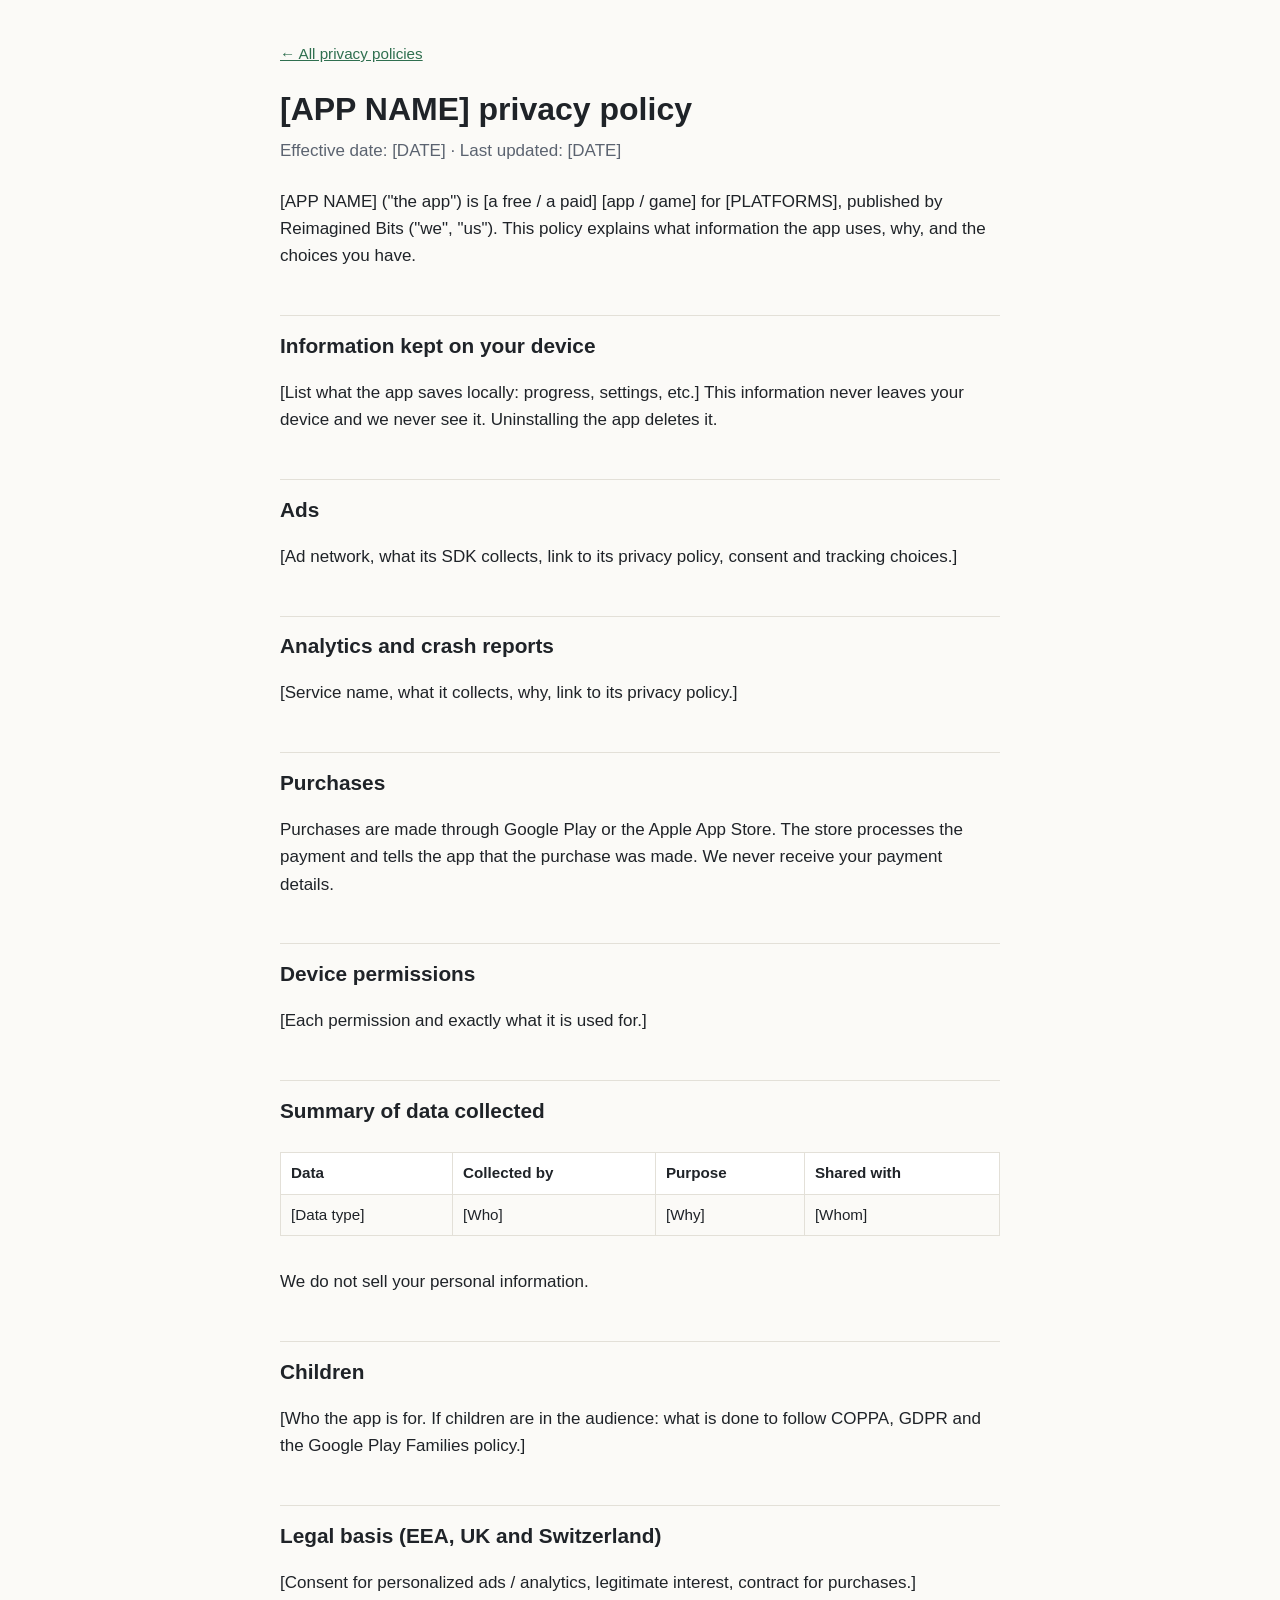
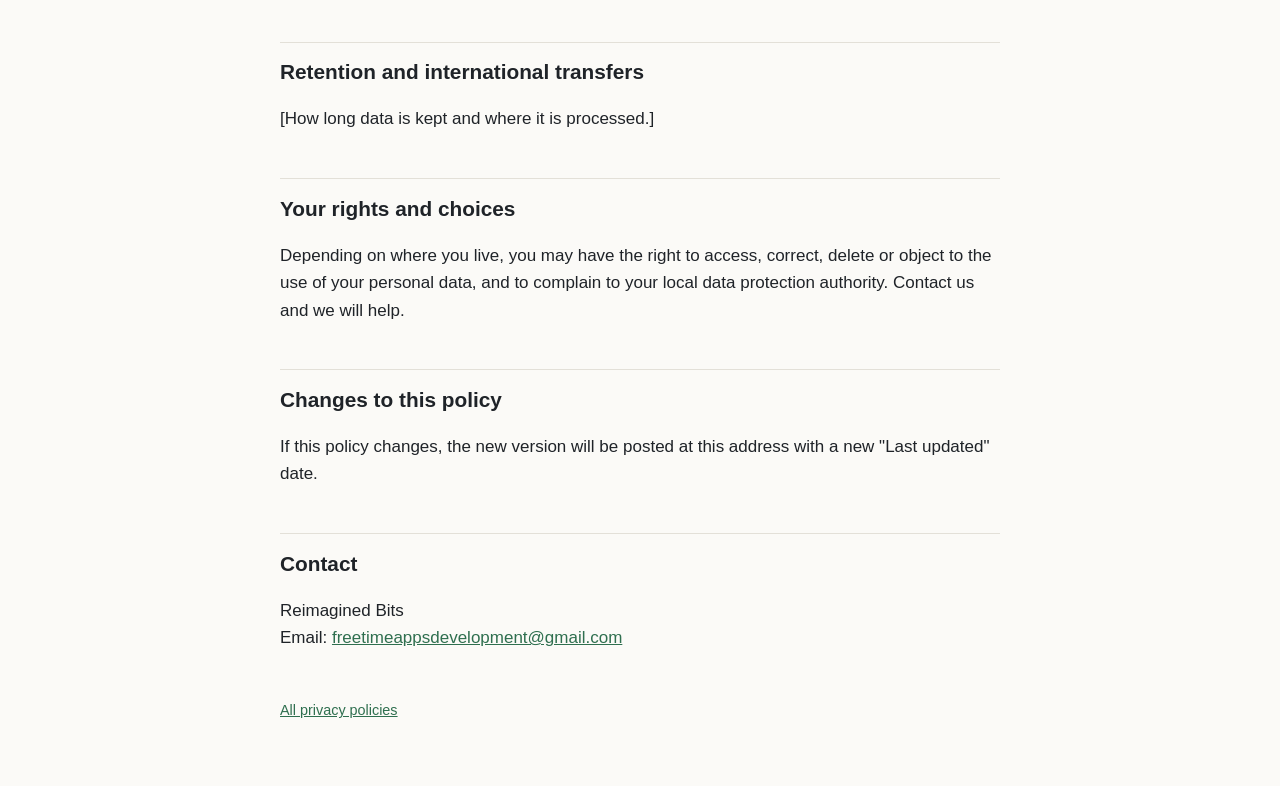
==== _template/index.html @ 37154401 "Add privacy policy site with Whack It World policy Index page listing all apps, a full policy page f" ====
<!doctype html>
<!--
  Template for a new app's privacy policy.
  1. Copy this folder to /<app-slug>/ (for example /my-new-game/).
  2. Replace every [BRACKETED] value and delete sections the app does not need.
  3. Add the app to the list in /index.html.
  4. Remove the "noindex" line below in the copy.
-->
<html lang="en">
<head>
  <meta charset="utf-8">
  <meta name="viewport" content="width=device-width, initial-scale=1">
  <meta name="robots" content="noindex">
  <title>[APP NAME] privacy policy</title>
  <meta name="description" content="How [APP NAME] handles your data.">
  <link rel="stylesheet" href="../assets/style.css">
</head>
<body>
<main>
  <a class="back" href="../">&larr; All privacy policies</a>
  <h1>[APP NAME] privacy policy</h1>
  <p class="meta">Effective date: [DATE] · Last updated: [DATE]</p>

  <p>[APP NAME] ("the app") is [a free / a paid] [app / game] for [PLATFORMS], published by Reimagined Bits ("we", "us"). This policy explains what information the app uses, why, and the choices you have.</p>

  <h2>Information kept on your device</h2>
  <p>[List what the app saves locally: progress, settings, etc.] This information never leaves your device and we never see it. Uninstalling the app deletes it.</p>

  <!-- Keep only if the app shows ads. -->
  <h2>Ads</h2>
  <p>[Ad network, what its SDK collects, link to its privacy policy, consent and tracking choices.]</p>

  <!-- Keep only if the app has analytics or crash reporting. -->
  <h2>Analytics and crash reports</h2>
  <p>[Service name, what it collects, why, link to its privacy policy.]</p>

  <!-- Keep only if the app has in-app purchases. -->
  <h2>Purchases</h2>
  <p>Purchases are made through Google Play or the Apple App Store. The store processes the payment and tells the app that the purchase was made. We never receive your payment details.</p>

  <!-- Keep only if the app asks for device permissions (camera, location, microphone...). -->
  <h2>Device permissions</h2>
  <p>[Each permission and exactly what it is used for.]</p>

  <h2>Summary of data collected</h2>
  <div class="table-wrap">
  <table>
    <thead>
      <tr><th>Data</th><th>Collected by</th><th>Purpose</th><th>Shared with</th></tr>
    </thead>
    <tbody>
      <tr><td>[Data type]</td><td>[Who]</td><td>[Why]</td><td>[Whom]</td></tr>
    </tbody>
  </table>
  </div>
  <p>We do not sell your personal information.</p>

  <h2>Children</h2>
  <p>[Who the app is for. If children are in the audience: what is done to follow COPPA, GDPR and the Google Play Families policy.]</p>

  <h2>Legal basis (EEA, UK and Switzerland)</h2>
  <p>[Consent for personalized ads / analytics, legitimate interest, contract for purchases.]</p>

  <h2>Retention and international transfers</h2>
  <p>[How long data is kept and where it is processed.]</p>

  <h2>Your rights and choices</h2>
  <p>Depending on where you live, you may have the right to access, correct, delete or object to the use of your personal data, and to complain to your local data protection authority. Contact us and we will help.</p>

  <h2>Changes to this policy</h2>
  <p>If this policy changes, the new version will be posted at this address with a new "Last updated" date.</p>

  <h2>Contact</h2>
  <p>Reimagined Bits<br>
  Email: <a href="mailto:freetimeappsdevelopment@gmail.com">freetimeappsdevelopment@gmail.com</a></p>

  <footer><a href="../">All privacy policies</a></footer>
</main>
</body>
</html>
---- assets/style.css ----
:root {
  --bg: #fbfaf7;
  --text: #1f2328;
  --muted: #5b6370;
  --accent: #2f6f4f;
  --border: #e3e0d8;
  --card: #ffffff;
}
@media (prefers-color-scheme: dark) {
  :root {
    --bg: #15171a;
    --text: #e8e6e1;
    --muted: #a3a8b0;
    --accent: #7fc8a0;
    --border: #2c3036;
    --card: #1c1f23;
  }
}
* { box-sizing: border-box; }
body {
  margin: 0;
  background: var(--bg);
  color: var(--text);
  font: 17px/1.6 -apple-system, BlinkMacSystemFont, "Segoe UI", Roboto, Helvetica, Arial, sans-serif;
}
main { max-width: 760px; margin: 0 auto; padding: 40px 20px 64px; }
h1 { font-size: 2rem; line-height: 1.2; margin: 0 0 8px; }
h2 { font-size: 1.3rem; margin: 2.2em 0 0.5em; padding-top: 0.6em; border-top: 1px solid var(--border); }
h3 { font-size: 1.05rem; margin: 1.5em 0 0.3em; }
a { color: var(--accent); }
.meta { color: var(--muted); margin: 0 0 24px; }
.back { display: inline-block; margin-bottom: 24px; font-size: 0.95rem; }
table { width: 100%; border-collapse: collapse; margin: 1em 0; font-size: 0.95rem; }
th, td { text-align: left; vertical-align: top; padding: 8px 10px; border: 1px solid var(--border); }
th { background: var(--card); }
.table-wrap { overflow-x: auto; }
.apps { list-style: none; padding: 0; margin: 24px 0; }
.apps li { background: var(--card); border: 1px solid var(--border); border-radius: 10px; padding: 16px 18px; margin-bottom: 12px; }
.apps a { font-weight: 600; font-size: 1.1rem; }
.apps p { margin: 4px 0 0; color: var(--muted); }
footer { margin-top: 48px; color: var(--muted); font-size: 0.9rem; }
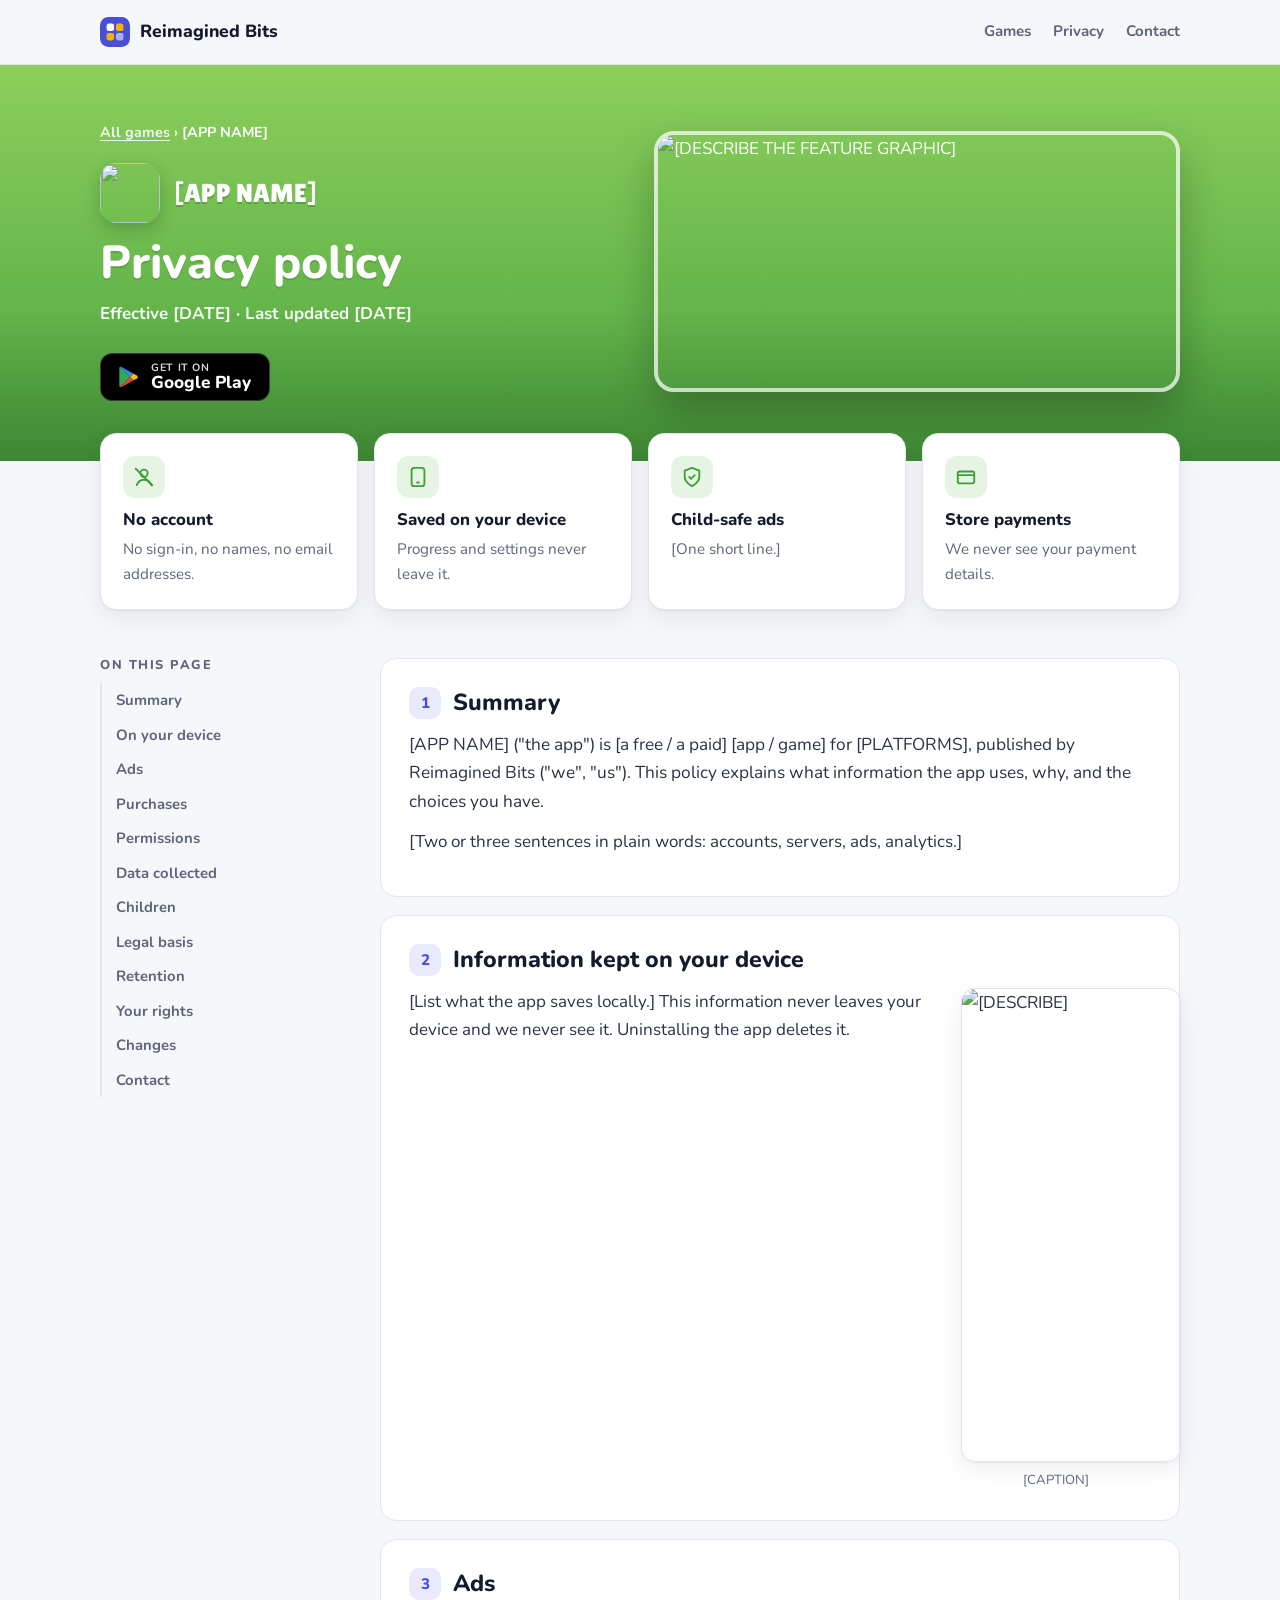
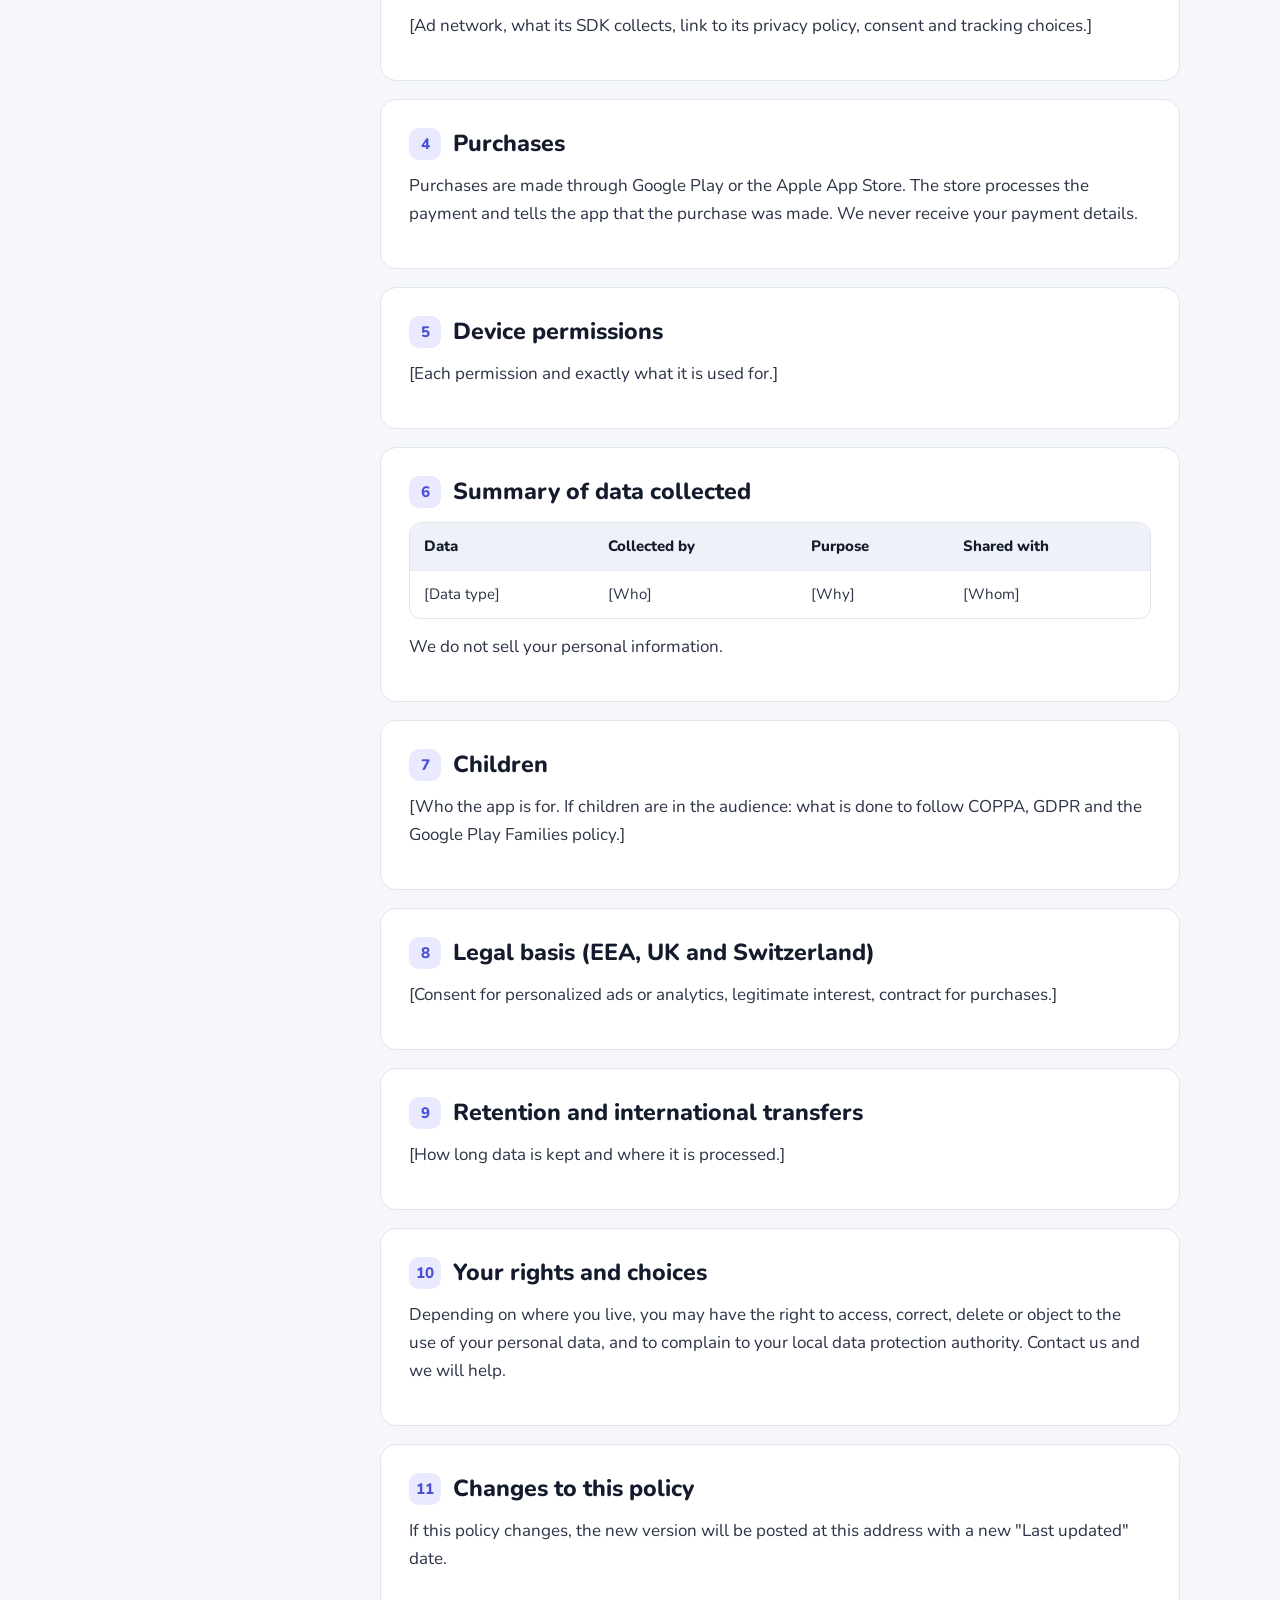
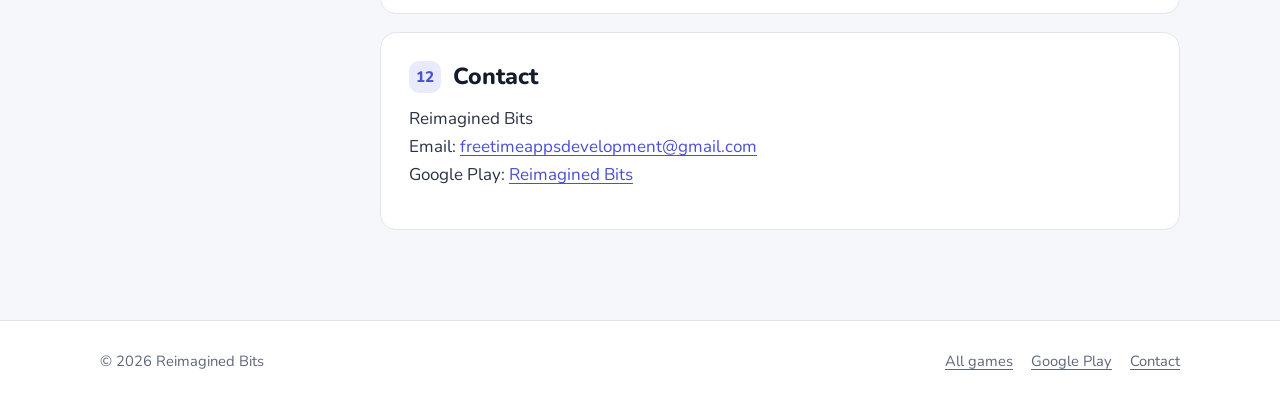
==== commit 99eece85: "Redesign the index and Whack It World policy pages Index: Reimagined Bits header and hero, a Whack I" ====
--- a/_template/index.html
+++ b/_template/index.html
@@ -1,80 +1,197 @@
 <!doctype html>
 <!--
   Template for a new app's privacy policy.
-  1. Copy this folder to /<app-slug>/ (for example /my-new-game/).
-  2. Replace every [BRACKETED] value and delete sections the app does not need.
-  3. Add the app to the list in /index.html.
-  4. Remove the "noindex" line below in the copy.
+  1. Copy this folder to /<app-slug>/ (for example /my-new-game/) and add img/icon.png,
+     img/icon-64.png, img/feature.jpg (1024x500) and a few img/shot-*.jpg (540px wide).
+  2. Replace every [BRACKETED] value, edit the "at a glance" tiles, and delete sections the app does not need.
+  3. Remove the "noindex" line below in the copy.
+  4. Add a game card for the app to /index.html.
 -->
 <html lang="en">
 <head>
   <meta charset="utf-8">
+  <meta name="robots" content="noindex">
   <meta name="viewport" content="width=device-width, initial-scale=1">
-  <meta name="robots" content="noindex">
-  <title>[APP NAME] privacy policy</title>
+  <title>[APP NAME] privacy policy · Reimagined Bits</title>
   <meta name="description" content="How [APP NAME] handles your data.">
+  <meta property="og:title" content="[APP NAME] privacy policy">
+  <meta property="og:image" content="img/feature.jpg">
+  <link rel="icon" href="img/icon-64.png">
+  <link rel="preload" href="../assets/fonts/nunito-400.woff2" as="font" type="font/woff2" crossorigin>
   <link rel="stylesheet" href="../assets/style.css">
 </head>
 <body>
+<a class="skip" href="#policy">Skip to the policy</a>
+
+<header class="site-header">
+  <div class="wrap">
+    <a class="brand" href="../" aria-label="Reimagined Bits home">
+      <svg viewBox="0 0 32 32" aria-hidden="true"><rect width="32" height="32" rx="9" fill="#4a4fd8"/><rect x="7" y="7" width="8" height="8" rx="2.5" fill="#fff"/><rect x="17" y="7" width="8" height="8" rx="2.5" fill="#f5b301"/><rect x="7" y="17" width="8" height="8" rx="2.5" fill="#f5b301"/><rect x="17" y="17" width="8" height="8" rx="2.5" fill="#fff" opacity=".55"/></svg>
+      Reimagined Bits
+    </a>
+    <nav class="nav" aria-label="Main">
+      <a href="../#games">Games</a>
+      <a href="../#privacy">Privacy</a>
+      <a class="hide-sm" href="#contact">Contact</a>
+    </nav>
+  </div>
+</header>
+
 <main>
-  <a class="back" href="../">&larr; All privacy policies</a>
-  <h1>[APP NAME] privacy policy</h1>
-  <p class="meta">Effective date: [DATE] · Last updated: [DATE]</p>
+  <section class="policy-hero">
+    <div class="wrap">
+      <div>
+        <div class="crumbs"><a href="../">All games</a> &rsaquo; [APP NAME]</div>
+        <div class="app"><img src="img/icon.png" alt="" width="60" height="60"><span>[APP NAME]</span></div>
+        <h1>Privacy policy</h1>
+        <p class="dates">Effective [DATE] · Last updated [DATE]</p>
+        <div class="actions">
+          <a class="btn btn-play" href="https://play.google.com/store/apps/details?id=[ANDROID APPLICATION ID]" rel="noopener">
+            <svg viewBox="0 0 24 24" aria-hidden="true"><path d="M4.5 2.8 14 12l-9.5 9.2c-.3-.2-.5-.6-.5-1V3.8c0-.4.2-.8.5-1Z" fill="#34a853"/><path d="m17.2 8.9-3.2 3.1L4.5 2.8l.2-.1c.4-.2.9-.2 1.3 0Z" fill="#4285f4"/><path d="m17.2 15.1-11.2 6.2c-.4.2-.9.2-1.3 0l-.2-.1L14 12Z" fill="#ea4335"/><path d="M20.3 10.6c.9.5.9 2.3 0 2.8l-3.1 1.7L14 12l3.2-3.1Z" fill="#fbbc04"/></svg>
+            <div><small>Get it on</small><span>Google Play</span></div>
+          </a>
+        </div>
+      </div>
+      <div class="art"><img src="img/feature.jpg" alt="[DESCRIBE THE FEATURE GRAPHIC]" width="1024" height="500"></div>
+    </div>
+  </section>
 
-  <p>[APP NAME] ("the app") is [a free / a paid] [app / game] for [PLATFORMS], published by Reimagined Bits ("we", "us"). This policy explains what information the app uses, why, and the choices you have.</p>
+  <section class="glance" aria-label="At a glance">
+    <div class="wrap">
+      <div class="grid">
+        <div class="tile">
+          <div class="ico"><svg viewBox="0 0 24 24" fill="none" stroke="currentColor" stroke-width="2" stroke-linecap="round" stroke-linejoin="round" aria-hidden="true"><circle cx="12" cy="8" r="4"/><path d="M4 21c1.5-4 4.5-6 8-6s6.5 2 8 6"/><path d="M3 3l18 18"/></svg></div>
+          <h3>No account</h3>
+          <p>No sign-in, no names, no email addresses.</p>
+        </div>
+        <div class="tile">
+          <div class="ico"><svg viewBox="0 0 24 24" fill="none" stroke="currentColor" stroke-width="2" stroke-linecap="round" stroke-linejoin="round" aria-hidden="true"><rect x="5" y="2" width="14" height="20" rx="3"/><path d="M11 18h2"/></svg></div>
+          <h3>Saved on your device</h3>
+          <p>Progress and settings never leave it.</p>
+        </div>
+        <div class="tile">
+          <div class="ico"><svg viewBox="0 0 24 24" fill="none" stroke="currentColor" stroke-width="2" stroke-linecap="round" stroke-linejoin="round" aria-hidden="true"><path d="M12 22s8-4 8-10V5l-8-3-8 3v7c0 6 8 10 8 10Z"/><path d="m9 12 2 2 4-4"/></svg></div>
+          <h3>Child-safe ads</h3>
+          <p>[One short line.]</p>
+        </div>
+        <div class="tile">
+          <div class="ico"><svg viewBox="0 0 24 24" fill="none" stroke="currentColor" stroke-width="2" stroke-linecap="round" stroke-linejoin="round" aria-hidden="true"><rect x="3" y="6" width="18" height="13" rx="2"/><path d="M3 10h18"/></svg></div>
+          <h3>Store payments</h3>
+          <p>We never see your payment details.</p>
+        </div>
+      </div>
+    </div>
+  </section>
 
-  <h2>Information kept on your device</h2>
-  <p>[List what the app saves locally: progress, settings, etc.] This information never leaves your device and we never see it. Uninstalling the app deletes it.</p>
+  <div class="wrap policy-layout">
+    <nav class="toc" aria-label="On this page">
+      <h2>On this page</h2>
+      <ol>
+        <li><a href="#summary">Summary</a></li>
+        <li><a href="#device">On your device</a></li>
+        <li><a href="#ads">Ads</a></li>
+        <li><a href="#purchases">Purchases</a></li>
+        <li><a href="#permissions">Permissions</a></li>
+        <li><a href="#data">Data collected</a></li>
+        <li><a href="#children">Children</a></li>
+        <li><a href="#legal">Legal basis</a></li>
+        <li><a href="#retention">Retention</a></li>
+        <li><a href="#rights">Your rights</a></li>
+        <li><a href="#changes">Changes</a></li>
+        <li><a href="#contact">Contact</a></li>
+      </ol>
+    </nav>
 
-  <!-- Keep only if the app shows ads. -->
-  <h2>Ads</h2>
-  <p>[Ad network, what its SDK collects, link to its privacy policy, consent and tracking choices.]</p>
+    <article class="policy" id="policy">
+      <section id="summary">
+        <h2><span class="n">1</span>Summary</h2>
+        <p class="lead">[APP NAME] ("the app") is [a free / a paid] [app / game] for [PLATFORMS], published by Reimagined Bits ("we", "us"). This policy explains what information the app uses, why, and the choices you have.</p>
+        <p>[Two or three sentences in plain words: accounts, servers, ads, analytics.]</p>
+      </section>
 
-  <!-- Keep only if the app has analytics or crash reporting. -->
-  <h2>Analytics and crash reports</h2>
-  <p>[Service name, what it collects, why, link to its privacy policy.]</p>
+      <section id="device">
+        <h2><span class="n">2</span>Information kept on your device</h2>
+        <div class="with-figure">
+          <div>
+            <p>[List what the app saves locally.] This information never leaves your device and we never see it. Uninstalling the app deletes it.</p>
+          </div>
+          <figure><img src="img/shot-[NAME].jpg" alt="[DESCRIBE]" width="540" height="1169" loading="lazy"><figcaption>[CAPTION]</figcaption></figure>
+        </div>
+      </section>
 
-  <!-- Keep only if the app has in-app purchases. -->
-  <h2>Purchases</h2>
-  <p>Purchases are made through Google Play or the Apple App Store. The store processes the payment and tells the app that the purchase was made. We never receive your payment details.</p>
+      <!-- Keep only if the app shows ads. -->
+      <section id="ads">
+        <h2><span class="n">3</span>Ads</h2>
+        <p>[Ad network, what its SDK collects, link to its privacy policy, consent and tracking choices.]</p>
+      </section>
 
-  <!-- Keep only if the app asks for device permissions (camera, location, microphone...). -->
-  <h2>Device permissions</h2>
-  <p>[Each permission and exactly what it is used for.]</p>
+      <!-- Keep only if the app has in-app purchases. -->
+      <section id="purchases">
+        <h2><span class="n">4</span>Purchases</h2>
+        <p>Purchases are made through Google Play or the Apple App Store. The store processes the payment and tells the app that the purchase was made. We never receive your payment details.</p>
+      </section>
 
-  <h2>Summary of data collected</h2>
-  <div class="table-wrap">
-  <table>
-    <thead>
-      <tr><th>Data</th><th>Collected by</th><th>Purpose</th><th>Shared with</th></tr>
-    </thead>
-    <tbody>
-      <tr><td>[Data type]</td><td>[Who]</td><td>[Why]</td><td>[Whom]</td></tr>
-    </tbody>
-  </table>
+      <!-- Keep only if the app asks for device permissions (camera, location, microphone...). -->
+      <section id="permissions">
+        <h2><span class="n">5</span>Device permissions</h2>
+        <p>[Each permission and exactly what it is used for.]</p>
+      </section>
+
+      <section id="data">
+        <h2><span class="n">6</span>Summary of data collected</h2>
+        <div class="table-wrap">
+        <table>
+          <thead><tr><th>Data</th><th>Collected by</th><th>Purpose</th><th>Shared with</th></tr></thead>
+          <tbody><tr><td>[Data type]</td><td>[Who]</td><td>[Why]</td><td>[Whom]</td></tr></tbody>
+        </table>
+        </div>
+        <p>We do not sell your personal information.</p>
+      </section>
+
+      <section id="children">
+        <h2><span class="n">7</span>Children</h2>
+        <p>[Who the app is for. If children are in the audience: what is done to follow COPPA, GDPR and the Google Play Families policy.]</p>
+      </section>
+
+      <section id="legal">
+        <h2><span class="n">8</span>Legal basis (EEA, UK and Switzerland)</h2>
+        <p>[Consent for personalized ads or analytics, legitimate interest, contract for purchases.]</p>
+      </section>
+
+      <section id="retention">
+        <h2><span class="n">9</span>Retention and international transfers</h2>
+        <p>[How long data is kept and where it is processed.]</p>
+      </section>
+
+      <section id="rights">
+        <h2><span class="n">10</span>Your rights and choices</h2>
+        <p>Depending on where you live, you may have the right to access, correct, delete or object to the use of your personal data, and to complain to your local data protection authority. Contact us and we will help.</p>
+      </section>
+
+      <section id="changes">
+        <h2><span class="n">11</span>Changes to this policy</h2>
+        <p>If this policy changes, the new version will be posted at this address with a new "Last updated" date.</p>
+      </section>
+
+      <section id="contact">
+        <h2><span class="n">12</span>Contact</h2>
+        <p>Reimagined Bits<br>
+        Email: <a href="mailto:freetimeappsdevelopment@gmail.com">freetimeappsdevelopment@gmail.com</a><br>
+        Google Play: <a href="https://play.google.com/store/apps/developer?id=Reimagined+Bits" rel="noopener">Reimagined Bits</a></p>
+      </section>
+    </article>
   </div>
-  <p>We do not sell your personal information.</p>
+</main>
 
-  <h2>Children</h2>
-  <p>[Who the app is for. If children are in the audience: what is done to follow COPPA, GDPR and the Google Play Families policy.]</p>
-
-  <h2>Legal basis (EEA, UK and Switzerland)</h2>
-  <p>[Consent for personalized ads / analytics, legitimate interest, contract for purchases.]</p>
-
-  <h2>Retention and international transfers</h2>
-  <p>[How long data is kept and where it is processed.]</p>
-
-  <h2>Your rights and choices</h2>
-  <p>Depending on where you live, you may have the right to access, correct, delete or object to the use of your personal data, and to complain to your local data protection authority. Contact us and we will help.</p>
-
-  <h2>Changes to this policy</h2>
-  <p>If this policy changes, the new version will be posted at this address with a new "Last updated" date.</p>
-
-  <h2>Contact</h2>
-  <p>Reimagined Bits<br>
-  Email: <a href="mailto:freetimeappsdevelopment@gmail.com">freetimeappsdevelopment@gmail.com</a></p>
-
-  <footer><a href="../">All privacy policies</a></footer>
-</main>
+<footer class="site-footer">
+  <div class="wrap">
+    <div>© 2026 Reimagined Bits</div>
+    <div class="links">
+      <a href="../">All games</a>
+      <a href="https://play.google.com/store/apps/developer?id=Reimagined+Bits" rel="noopener">Google Play</a>
+      <a href="mailto:freetimeappsdevelopment@gmail.com">Contact</a>
+    </div>
+  </div>
+</footer>
 </body>
 </html>
--- a/assets/style.css
+++ b/assets/style.css
@@ -1,41 +1,243 @@
+/* Reimagined Bits privacy pages. One stylesheet for the index and every app policy. */
+
+@font-face { font-family: "Nunito"; font-weight: 400; font-display: swap; src: url("fonts/nunito-400.woff2") format("woff2"); }
+@font-face { font-family: "Nunito"; font-weight: 700; font-display: swap; src: url("fonts/nunito-700.woff2") format("woff2"); }
+@font-face { font-family: "Nunito"; font-weight: 800; font-display: swap; src: url("fonts/nunito-800.woff2") format("woff2"); }
+@font-face { font-family: "Lilita One"; font-weight: 400; font-display: swap; src: url("fonts/lilita-one.woff2") format("woff2"); }
+
 :root {
-  --bg: #fbfaf7;
-  --text: #1f2328;
-  --muted: #5b6370;
-  --accent: #2f6f4f;
-  --border: #e3e0d8;
-  --card: #ffffff;
+  --bg: #f6f7fb;
+  --surface: #ffffff;
+  --surface-2: #eef1f7;
+  --ink: #141b2d;
+  --text: #2a3245;
+  --muted: #5d6679;
+  --border: #e1e5ee;
+  --brand: #4a4fd8;
+  --brand-ink: #ffffff;
+  --brand-soft: #e9eafd;
+  --accent: #f5b301;
+  --game: #3f9e3a;
+  --game-soft: #e6f4e3;
+  --hero-from: #1b2140;
+  --hero-to: #2e3577;
+  --shadow: 0 1px 2px rgba(20, 27, 45, .06), 0 8px 24px rgba(20, 27, 45, .07);
+  --radius: 16px;
+  --font: "Nunito", -apple-system, BlinkMacSystemFont, "Segoe UI", Roboto, Helvetica, Arial, sans-serif;
+  --display: "Lilita One", var(--font);
+  color-scheme: light dark;
 }
 @media (prefers-color-scheme: dark) {
   :root {
-    --bg: #15171a;
-    --text: #e8e6e1;
-    --muted: #a3a8b0;
-    --accent: #7fc8a0;
-    --border: #2c3036;
-    --card: #1c1f23;
+    --bg: #0f1320;
+    --surface: #171c2c;
+    --surface-2: #1f2538;
+    --ink: #f2f4fa;
+    --text: #d5dae6;
+    --muted: #9aa3b8;
+    --border: #2a3147;
+    --brand: #8f93ff;
+    --brand-ink: #10132a;
+    --brand-soft: #232859;
+    --game: #7fd17a;
+    --game-soft: #1b2e22;
+    --hero-from: #0b0e1a;
+    --hero-to: #1d2253;
+    --shadow: 0 1px 2px rgba(0, 0, 0, .3), 0 8px 24px rgba(0, 0, 0, .25);
   }
 }
+
 * { box-sizing: border-box; }
+html { scroll-behavior: smooth; }
 body {
   margin: 0;
   background: var(--bg);
   color: var(--text);
-  font: 17px/1.6 -apple-system, BlinkMacSystemFont, "Segoe UI", Roboto, Helvetica, Arial, sans-serif;
-}
-main { max-width: 760px; margin: 0 auto; padding: 40px 20px 64px; }
-h1 { font-size: 2rem; line-height: 1.2; margin: 0 0 8px; }
-h2 { font-size: 1.3rem; margin: 2.2em 0 0.5em; padding-top: 0.6em; border-top: 1px solid var(--border); }
-h3 { font-size: 1.05rem; margin: 1.5em 0 0.3em; }
-a { color: var(--accent); }
-.meta { color: var(--muted); margin: 0 0 24px; }
-.back { display: inline-block; margin-bottom: 24px; font-size: 0.95rem; }
-table { width: 100%; border-collapse: collapse; margin: 1em 0; font-size: 0.95rem; }
-th, td { text-align: left; vertical-align: top; padding: 8px 10px; border: 1px solid var(--border); }
-th { background: var(--card); }
-.table-wrap { overflow-x: auto; }
-.apps { list-style: none; padding: 0; margin: 24px 0; }
-.apps li { background: var(--card); border: 1px solid var(--border); border-radius: 10px; padding: 16px 18px; margin-bottom: 12px; }
-.apps a { font-weight: 600; font-size: 1.1rem; }
-.apps p { margin: 4px 0 0; color: var(--muted); }
-footer { margin-top: 48px; color: var(--muted); font-size: 0.9rem; }
+  font: 17px/1.65 var(--font);
+  -webkit-font-smoothing: antialiased;
+}
+img { max-width: 100%; height: auto; display: block; }
+a { color: var(--brand); text-underline-offset: 3px; }
+a:hover { text-decoration-thickness: 2px; }
+h1, h2, h3 { color: var(--ink); line-height: 1.2; font-weight: 800; }
+.wrap { max-width: 1120px; margin: 0 auto; padding: 0 20px; }
+.skip { position: absolute; left: -999px; }
+.skip:focus { left: 16px; top: 12px; z-index: 10; background: var(--surface); padding: 8px 12px; border-radius: 8px; }
+
+/* Header and footer */
+.site-header {
+  position: sticky; top: 0; z-index: 5;
+  background: color-mix(in srgb, var(--bg) 85%, transparent);
+  backdrop-filter: saturate(1.4) blur(10px);
+  -webkit-backdrop-filter: saturate(1.4) blur(10px);
+  border-bottom: 1px solid var(--border);
+}
+.site-header .wrap { display: flex; align-items: center; justify-content: space-between; height: 64px; gap: 16px; }
+.brand { display: flex; align-items: center; gap: 10px; color: var(--ink); text-decoration: none; font-weight: 800; font-size: 1.1rem; white-space: nowrap; }
+.brand svg { width: 30px; height: 30px; flex: none; }
+.nav { display: flex; gap: 22px; font-weight: 700; font-size: .95rem; }
+.nav a { color: var(--muted); text-decoration: none; }
+.nav a:hover { color: var(--ink); }
+@media (max-width: 560px) { .nav { gap: 14px; font-size: .9rem; } .nav .hide-sm { display: none; } }
+
+.site-footer { margin-top: 72px; border-top: 1px solid var(--border); background: var(--surface); }
+.site-footer .wrap { display: flex; flex-wrap: wrap; justify-content: space-between; gap: 16px 32px; padding-top: 28px; padding-bottom: 36px; color: var(--muted); font-size: .92rem; }
+.site-footer a { color: var(--muted); }
+.site-footer .links { display: flex; flex-wrap: wrap; gap: 18px; }
+
+/* Buttons */
+.btn {
+  display: inline-flex; align-items: center; gap: 10px;
+  padding: 12px 20px; border-radius: 12px;
+  font-weight: 800; font-size: .98rem; text-decoration: none;
+  border: 1px solid transparent; transition: transform .15s ease, box-shadow .15s ease;
+}
+.btn:hover { transform: translateY(-1px); text-decoration: none; }
+.btn-primary { background: var(--brand); color: var(--brand-ink); box-shadow: var(--shadow); }
+.btn-ghost { background: var(--surface); color: var(--ink); border-color: var(--border); }
+.btn-light { background: rgba(255,255,255,.12); color: #fff; border-color: rgba(255,255,255,.28); }
+.btn-play { background: #000; color: #fff; border-color: #3a3a3a; padding: 8px 18px 8px 14px; line-height: 1.1; }
+.btn-play svg { width: 26px; height: 26px; flex: none; }
+.btn-play small { display: block; font-size: .66rem; font-weight: 700; letter-spacing: .06em; text-transform: uppercase; opacity: .85; }
+.btn-play span { font-size: 1.08rem; }
+.actions { display: flex; flex-wrap: wrap; gap: 12px; margin-top: 24px; }
+
+/* Index hero */
+.hero {
+  overflow: hidden;
+  background: radial-gradient(1200px 400px at 85% -10%, rgba(245,179,1,.22), transparent 60%),
+              linear-gradient(135deg, var(--hero-from), var(--hero-to));
+  color: #e7e9f6;
+}
+.hero .wrap { padding-top: 72px; padding-bottom: 80px; }
+.eyebrow { display: inline-block; font-size: .8rem; font-weight: 800; letter-spacing: .12em; text-transform: uppercase; color: var(--accent); margin-bottom: 14px; }
+.hero h1 { color: #fff; font-size: clamp(2.1rem, 5vw, 3.3rem); margin: 0 0 16px; max-width: 16ch; }
+.hero p { font-size: 1.15rem; max-width: 56ch; margin: 0; color: #cdd1ea; }
+
+section { scroll-margin-top: 80px; }
+.section { padding-top: 64px; }
+.section-head { margin-bottom: 24px; }
+.section-head h2 { font-size: clamp(1.6rem, 3vw, 2rem); margin: 0 0 6px; }
+.section-head p { margin: 0; color: var(--muted); }
+
+/* Game showcase card */
+.game-card { background: var(--surface); border: 1px solid var(--border); border-radius: 22px; box-shadow: var(--shadow); overflow: hidden; }
+.game-card .banner { position: relative; aspect-ratio: 1024 / 500; max-height: 380px; width: 100%; overflow: hidden; background: #8fd16a; }
+.game-card .banner img { width: 100%; height: 100%; object-fit: cover; }
+.game-body { display: grid; grid-template-columns: 1fr; gap: 28px; padding: 28px; }
+@media (min-width: 900px) { .game-body { grid-template-columns: 1.15fr .85fr; padding: 36px; } }
+.game-title { display: flex; align-items: center; gap: 16px; margin-bottom: 14px; }
+.game-title img { width: 72px; height: 72px; border-radius: 18px; box-shadow: var(--shadow); }
+.game-title h3 { font-family: var(--display); font-weight: 400; font-size: 2rem; margin: 0; letter-spacing: .01em; }
+.game-title .sub { color: var(--muted); font-size: .95rem; margin: 2px 0 0; }
+.tags { display: flex; flex-wrap: wrap; gap: 8px; margin: 16px 0 0; padding: 0; list-style: none; }
+.tags li { background: var(--game-soft); color: var(--game); font-weight: 800; font-size: .82rem; padding: 5px 12px; border-radius: 999px; }
+.features { list-style: none; padding: 0; margin: 0; display: grid; gap: 12px; }
+.features li { display: flex; gap: 12px; align-items: flex-start; background: var(--surface-2); border-radius: 12px; padding: 12px 14px; }
+.features li b { color: var(--ink); display: block; }
+.features li span { color: var(--muted); font-size: .94rem; }
+.features .dot { flex: none; width: 34px; height: 34px; border-radius: 10px; display: grid; place-items: center; font-size: 1.1rem; background: var(--surface); }
+
+/* Screenshot strip */
+.shots { display: grid; grid-auto-flow: column; grid-auto-columns: minmax(150px, 1fr); gap: 14px; overflow-x: auto; padding: 4px 4px 14px; scroll-snap-type: x mandatory; }
+.shots figure { margin: 0; scroll-snap-align: start; }
+.shots img { border-radius: 16px; border: 1px solid var(--border); box-shadow: var(--shadow); aspect-ratio: 1242 / 2688; object-fit: cover; width: 100%; }
+.shots figcaption { text-align: center; font-size: .85rem; color: var(--muted); margin-top: 8px; font-weight: 700; }
+.game-card .shots { padding: 0 28px 28px; }
+@media (min-width: 900px) { .game-card .shots { padding: 0 36px 36px; } }
+
+/* Principles grid */
+.grid { display: grid; gap: 16px; grid-template-columns: repeat(auto-fit, minmax(230px, 1fr)); }
+.tile { background: var(--surface); border: 1px solid var(--border); border-radius: var(--radius); padding: 22px; }
+.tile .ico { width: 42px; height: 42px; border-radius: 12px; display: grid; place-items: center; background: var(--brand-soft); color: var(--brand); margin-bottom: 12px; }
+.tile .ico svg { width: 22px; height: 22px; }
+.tile h3 { font-size: 1.05rem; margin: 0 0 6px; }
+.tile p { margin: 0; color: var(--muted); font-size: .95rem; }
+.contact-card { display: flex; flex-wrap: wrap; align-items: center; justify-content: space-between; gap: 18px; background: var(--brand-soft); border-radius: 20px; padding: 28px; }
+.contact-card h2 { margin: 0 0 4px; font-size: 1.4rem; }
+.contact-card p { margin: 0; color: var(--muted); }
+
+/* Policy page */
+.policy-hero { background: linear-gradient(180deg, #8ccf5c 0%, #4ba43f 100%); color: #fff; position: relative; overflow: hidden; }
+.policy-hero::after { content: ""; position: absolute; inset: auto 0 0 0; height: 38%; background: linear-gradient(180deg, transparent, rgba(0,0,0,.18)); pointer-events: none; }
+.policy-hero .wrap { position: relative; z-index: 1; display: grid; gap: 28px; align-items: center; padding-top: 44px; padding-bottom: 48px; }
+@media (min-width: 860px) { .policy-hero .wrap { grid-template-columns: 1fr 1fr; padding-top: 56px; padding-bottom: 60px; } }
+.crumbs { font-size: .9rem; font-weight: 700; margin-bottom: 18px; }
+.crumbs a { color: #fff; opacity: .9; }
+.policy-hero .app { display: flex; align-items: center; gap: 14px; margin-bottom: 12px; }
+.policy-hero .app img { width: 60px; height: 60px; border-radius: 16px; box-shadow: 0 6px 18px rgba(0,0,0,.2); }
+.policy-hero .app span { font-family: var(--display); font-size: 1.6rem; text-shadow: 0 2px 0 rgba(0,0,0,.18); }
+.policy-hero h1 { color: #fff; font-size: clamp(2rem, 4.6vw, 2.9rem); margin: 0 0 10px; text-shadow: 0 2px 0 rgba(0,0,0,.12); }
+.policy-hero .dates { font-weight: 700; opacity: .95; margin: 0; }
+.policy-hero .art { border-radius: 20px; overflow: hidden; box-shadow: 0 18px 40px rgba(0,0,0,.25); border: 4px solid rgba(255,255,255,.7); }
+
+.glance { margin-top: -28px; position: relative; z-index: 2; }
+.glance .grid { grid-template-columns: repeat(auto-fit, minmax(210px, 1fr)); }
+.glance .tile { box-shadow: var(--shadow); }
+.glance .tile .ico { background: var(--game-soft); color: var(--game); }
+
+.policy-layout { display: grid; gap: 40px; margin-top: 48px; }
+@media (min-width: 980px) { .policy-layout { grid-template-columns: 240px 1fr; } }
+.toc { align-self: start; }
+@media (min-width: 980px) { .toc { position: sticky; top: 88px; } }
+.toc h2 { font-size: .8rem; letter-spacing: .12em; text-transform: uppercase; color: var(--muted); margin: 0 0 10px; }
+.toc ol { list-style: none; margin: 0; padding: 0; border-left: 2px solid var(--border); }
+.toc a { display: block; padding: 5px 0 5px 14px; margin-left: -2px; border-left: 2px solid transparent; color: var(--muted); text-decoration: none; font-weight: 700; font-size: .93rem; }
+.toc a:hover { color: var(--ink); border-left-color: var(--brand); }
+@media (max-width: 979px) {
+  .toc { background: var(--surface); border: 1px solid var(--border); border-radius: var(--radius); padding: 18px 20px; }
+  .toc ol { columns: 2; column-gap: 20px; border-left: 0; }
+  .toc a { padding-left: 0; border-left: 0; margin: 0; }
+}
+@media (max-width: 520px) { .toc ol { columns: 1; } }
+
+.policy { min-width: 0; }
+.policy > section { background: var(--surface); border: 1px solid var(--border); border-radius: var(--radius); padding: 28px; margin-bottom: 18px; }
+@media (max-width: 520px) { .policy > section { padding: 22px 18px; } }
+.policy h2 { font-size: 1.45rem; margin: 0 0 12px; display: flex; align-items: center; gap: 12px; }
+.policy h2 .n { flex: none; width: 32px; height: 32px; border-radius: 10px; background: var(--brand-soft); color: var(--brand); display: grid; place-items: center; font-size: .95rem; }
+.policy h3 { font-size: 1.08rem; margin: 22px 0 6px; }
+.policy p, .policy ul { margin: 0 0 12px; }
+.policy li { margin-bottom: 6px; }
+.policy .lead { font-size: 1.08rem; }
+.callout { background: var(--game-soft); border-radius: 12px; padding: 14px 16px; margin: 14px 0; }
+.callout b { color: var(--ink); }
+
+.with-figure { display: grid; gap: 22px; }
+@media (min-width: 720px) { .with-figure { grid-template-columns: 1fr 190px; align-items: start; } }
+.with-figure figure { margin: 0; }
+.with-figure img { border-radius: 14px; border: 1px solid var(--border); box-shadow: var(--shadow); max-width: 220px; margin: 0 auto; }
+.with-figure figcaption { font-size: .82rem; color: var(--muted); text-align: center; margin-top: 8px; }
+
+.table-wrap { overflow-x: auto; border: 1px solid var(--border); border-radius: 12px; margin: 14px 0; }
+table { width: 100%; border-collapse: collapse; font-size: .94rem; min-width: 560px; }
+th, td { text-align: left; vertical-align: top; padding: 11px 14px; border-bottom: 1px solid var(--border); }
+tr:last-child td { border-bottom: 0; }
+th { background: var(--surface-2); color: var(--ink); font-weight: 800; }
+.pill { display: inline-block; font-size: .8rem; font-weight: 800; padding: 2px 10px; border-radius: 999px; background: var(--surface-2); color: var(--muted); white-space: nowrap; }
+.pill.ok { background: var(--game-soft); color: var(--game); }
+
+.gallery { margin-top: 56px; }
+
+/* Index hero art: two tilted phones on wide screens */
+.hero .wrap { display: grid; gap: 32px; align-items: center; }
+.hero-art { display: none; position: relative; height: 380px; }
+@media (min-width: 900px) {
+  .hero .wrap { grid-template-columns: 1.1fr .9fr; }
+  .hero-art { display: block; }
+}
+.hero-art img { position: absolute; width: 180px; border-radius: 22px; border: 5px solid #0d1022; box-shadow: 0 24px 50px rgba(0,0,0,.45); }
+.hero-art img:first-child { right: 170px; top: 30px; transform: rotate(-7deg); }
+.hero-art img:last-child { right: 10px; top: 0; transform: rotate(5deg); }
+
+.gallery .shots { grid-auto-columns: minmax(150px, 220px); }
+
+@media (max-width: 560px) {
+  .game-body { padding: 22px 20px; }
+  .game-card .shots { padding: 0 20px 22px; }
+  .game-title img { width: 56px; height: 56px; border-radius: 14px; }
+  .game-title h3 { font-size: 1.6rem; }
+  .glance .grid { grid-template-columns: 1fr 1fr; gap: 12px; }
+  .glance .tile { padding: 16px; }
+  .glance .tile p { font-size: .88rem; }
+}
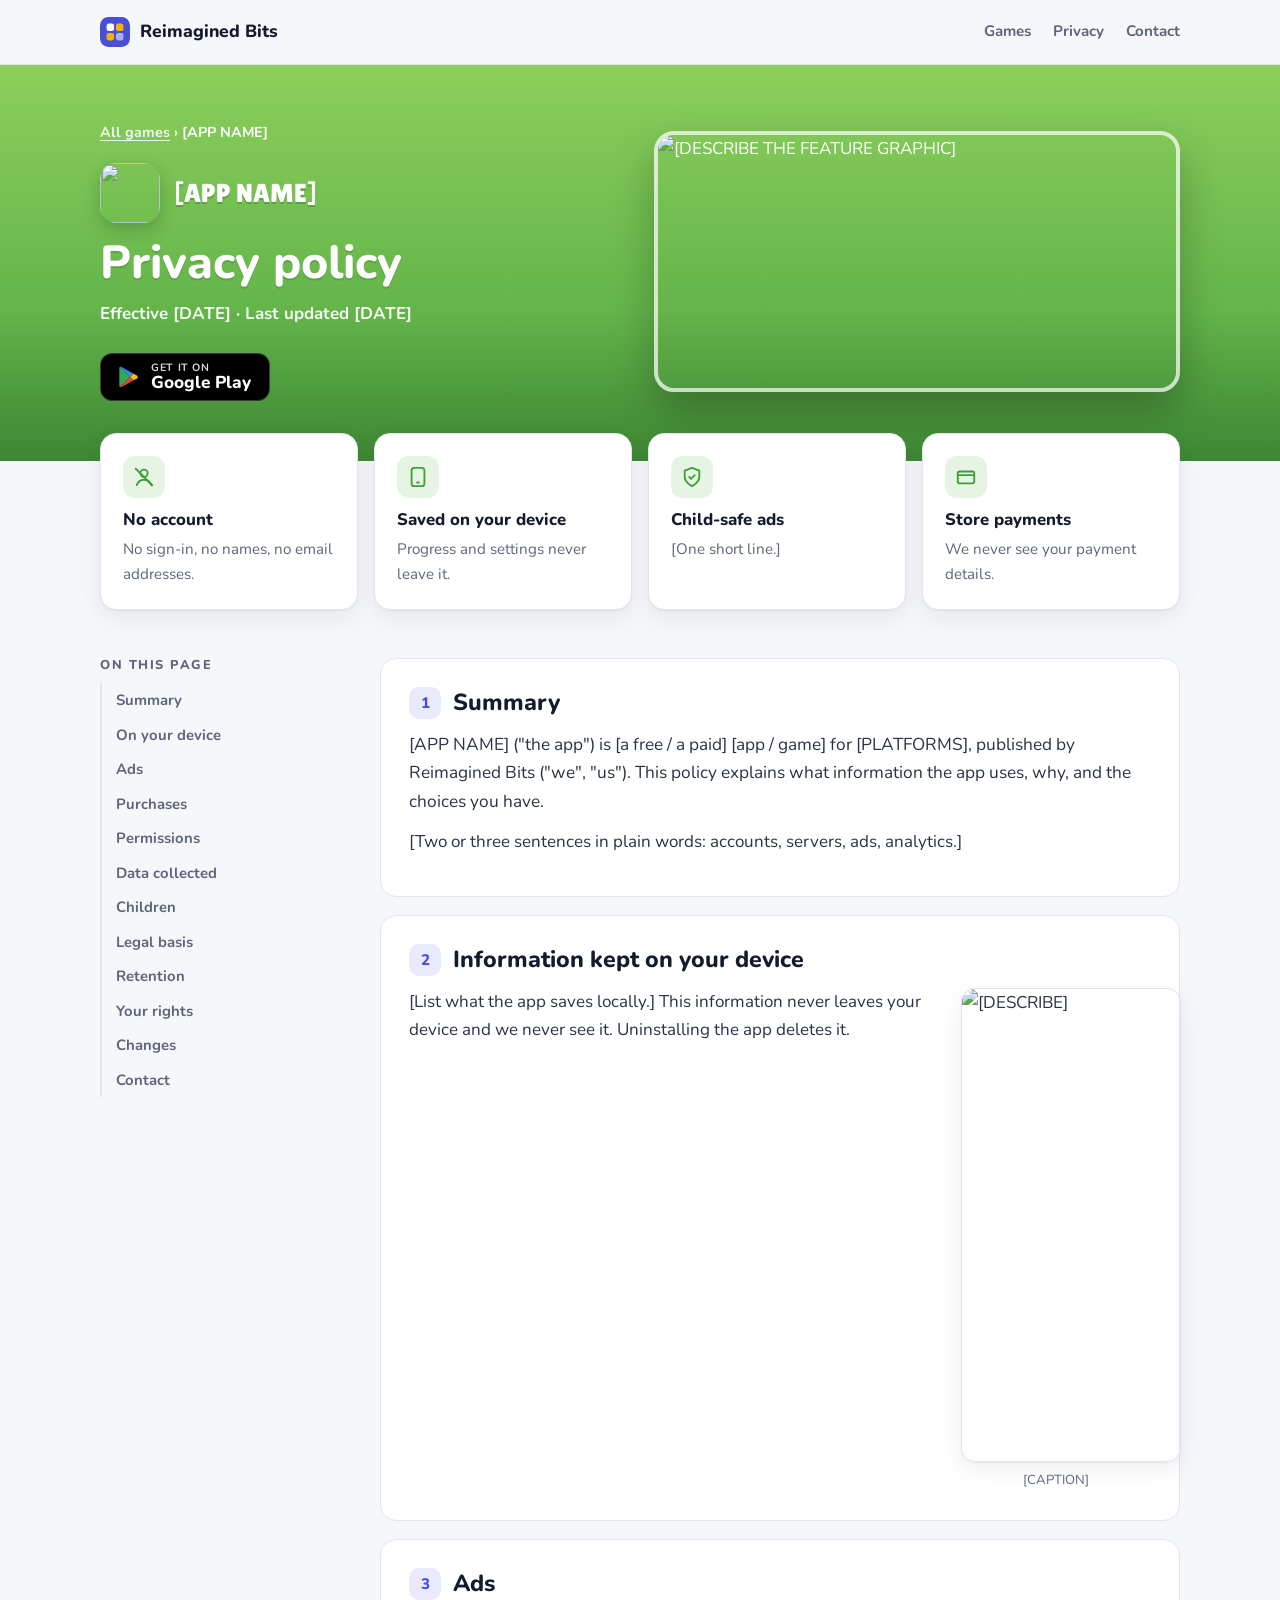
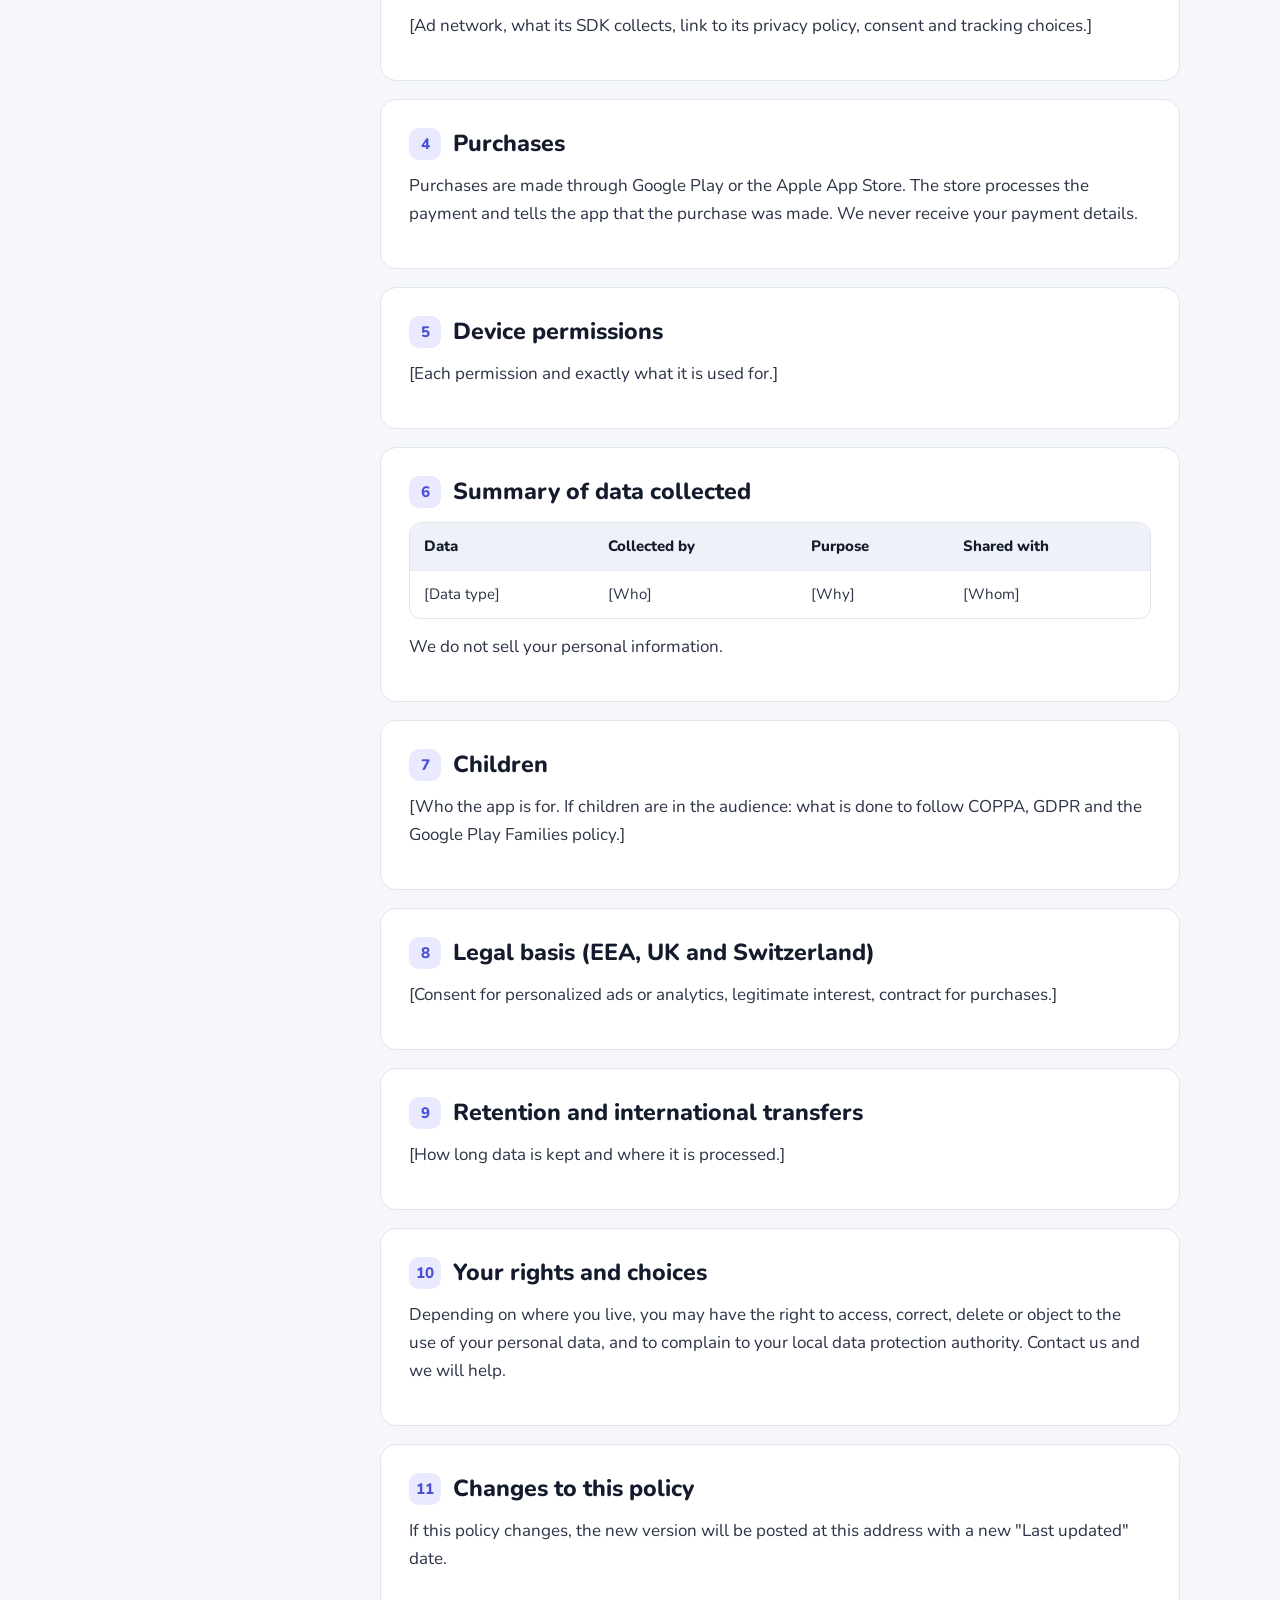
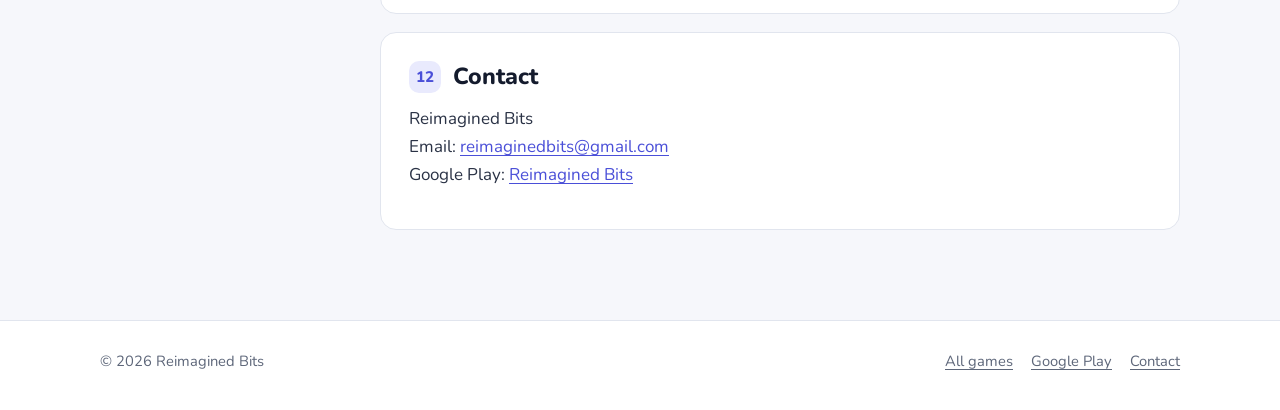
==== commit 34ceb606: "Use reimaginedbits@gmail.com as the contact email Co-Authored-By: Claude Opus 5.5 <noreply@anthropic" ====
--- a/_template/index.html
+++ b/_template/index.html
@@ -176,7 +176,7 @@
       <section id="contact">
         <h2><span class="n">12</span>Contact</h2>
         <p>Reimagined Bits<br>
-        Email: <a href="mailto:freetimeappsdevelopment@gmail.com">freetimeappsdevelopment@gmail.com</a><br>
+        Email: <a href="mailto:reimaginedbits@gmail.com">reimaginedbits@gmail.com</a><br>
         Google Play: <a href="https://play.google.com/store/apps/developer?id=Reimagined+Bits" rel="noopener">Reimagined Bits</a></p>
       </section>
     </article>
@@ -189,7 +189,7 @@
     <div class="links">
       <a href="../">All games</a>
       <a href="https://play.google.com/store/apps/developer?id=Reimagined+Bits" rel="noopener">Google Play</a>
-      <a href="mailto:freetimeappsdevelopment@gmail.com">Contact</a>
+      <a href="mailto:reimaginedbits@gmail.com">Contact</a>
     </div>
   </div>
 </footer>
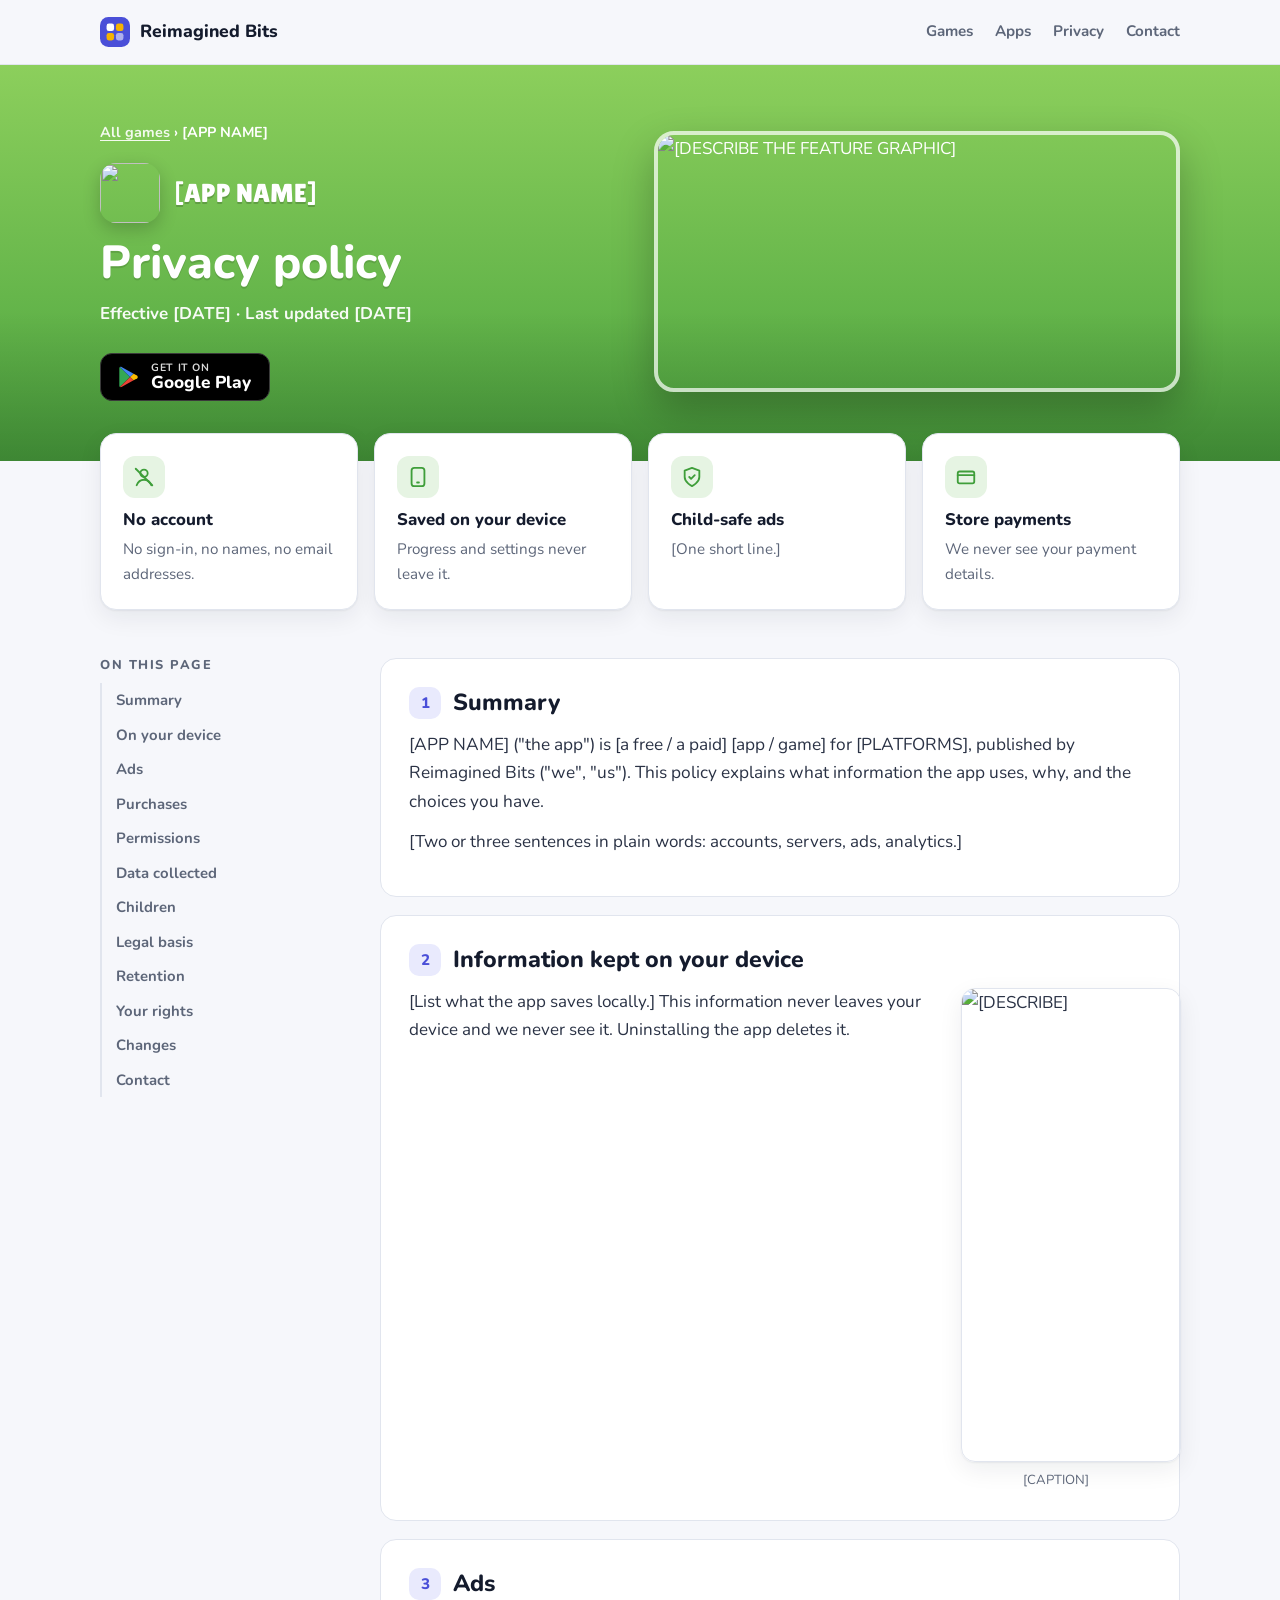
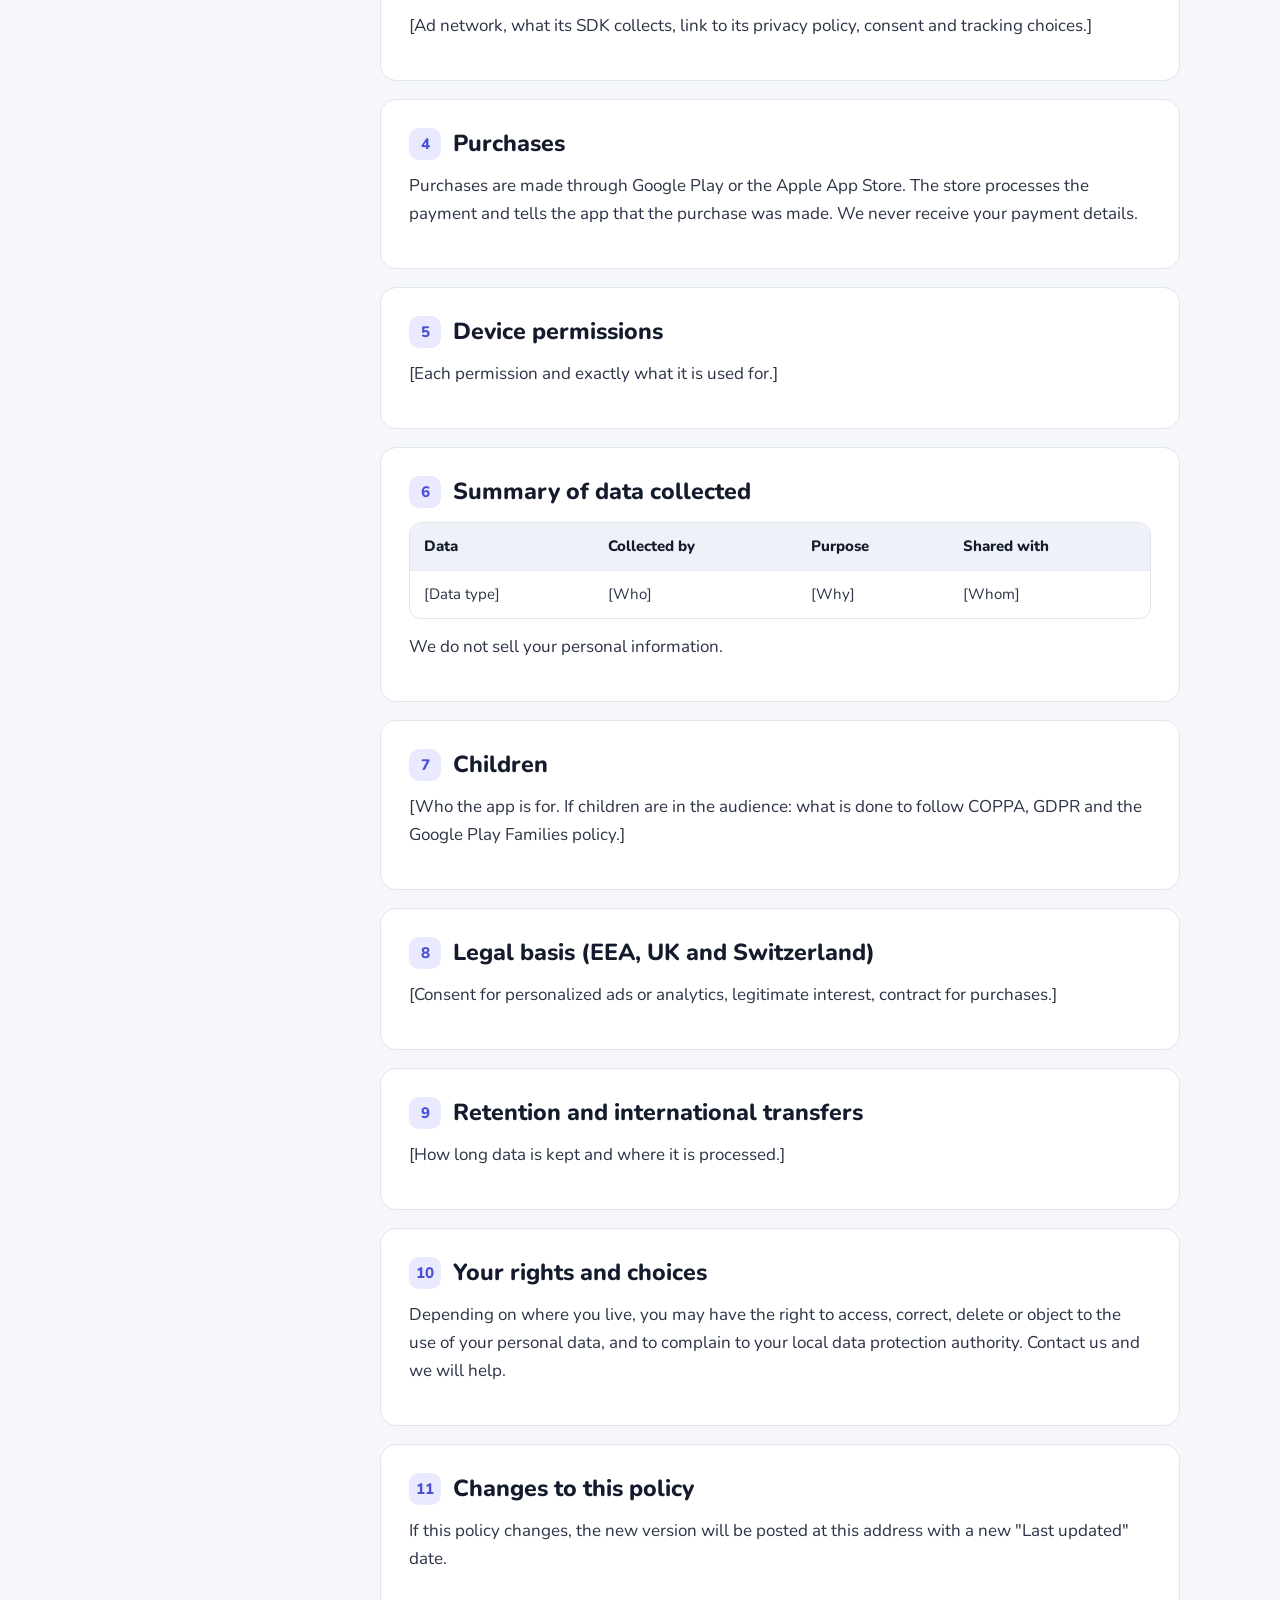
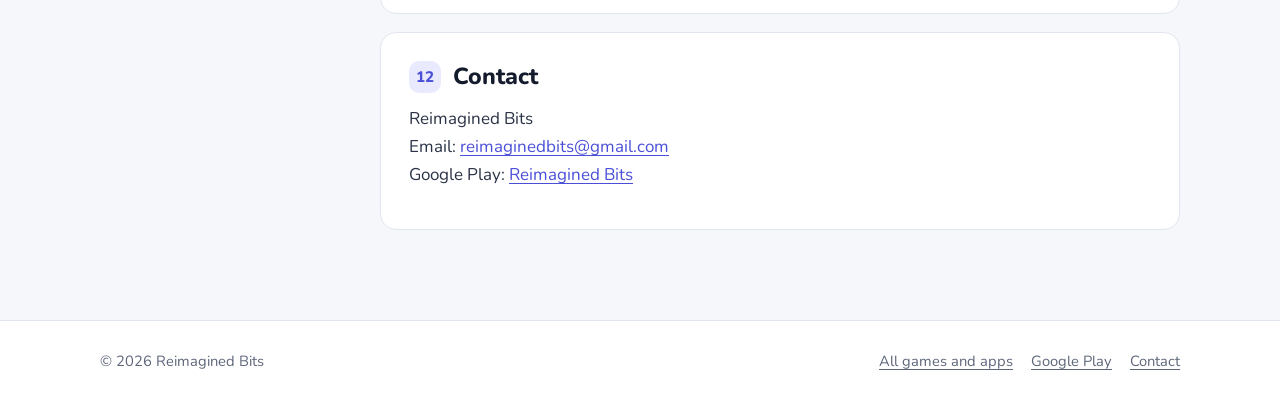
==== commit 0520d0aa: "Add Fading Tic-Tac-Toe policy and list games and apps on the index - New page fading-tic-tac-toe/ de" ====
--- a/_template/index.html
+++ b/_template/index.html
@@ -4,8 +4,12 @@
   1. Copy this folder to /<app-slug>/ (for example /my-new-game/) and add img/icon.png,
      img/icon-64.png, img/feature.jpg (1024x500) and a few img/shot-*.jpg (540px wide).
   2. Replace every [BRACKETED] value, edit the "at a glance" tiles, and delete sections the app does not need.
+     For an app that is not a game, point the crumbs link at ../#apps and say "app" instead of "game".
   3. Remove the "noindex" line below in the copy.
-  4. Add a game card for the app to /index.html.
+  4. Optional: add class="theme-blue" (or a new theme in assets/style.css) to <body> to recolor the hero.
+     If the screenshots are not 1242x2688, set style="--shot-ratio: W / H" on <body>, for example 9 / 16.
+  5. In /index.html, add a product card under "Our games" or "Our apps", a line in the
+     "Privacy policies" list, and a footer link.
 -->
 <html lang="en">
 <head>
@@ -31,6 +35,7 @@
     </a>
     <nav class="nav" aria-label="Main">
       <a href="../#games">Games</a>
+      <a href="../#apps">Apps</a>
       <a href="../#privacy">Privacy</a>
       <a class="hide-sm" href="#contact">Contact</a>
     </nav>
@@ -41,7 +46,7 @@
   <section class="policy-hero">
     <div class="wrap">
       <div>
-        <div class="crumbs"><a href="../">All games</a> &rsaquo; [APP NAME]</div>
+        <div class="crumbs"><a href="../#games">All games</a> &rsaquo; [APP NAME]</div>
         <div class="app"><img src="img/icon.png" alt="" width="60" height="60"><span>[APP NAME]</span></div>
         <h1>Privacy policy</h1>
         <p class="dates">Effective [DATE] · Last updated [DATE]</p>
@@ -187,7 +192,7 @@
   <div class="wrap">
     <div>© 2026 Reimagined Bits</div>
     <div class="links">
-      <a href="../">All games</a>
+      <a href="../">All games and apps</a>
       <a href="https://play.google.com/store/apps/developer?id=Reimagined+Bits" rel="noopener">Google Play</a>
       <a href="mailto:reimaginedbits@gmail.com">Contact</a>
     </div>
--- a/assets/style.css
+++ b/assets/style.css
@@ -141,7 +141,7 @@
 /* Screenshot strip */
 .shots { display: grid; grid-auto-flow: column; grid-auto-columns: minmax(150px, 1fr); gap: 14px; overflow-x: auto; padding: 4px 4px 14px; scroll-snap-type: x mandatory; }
 .shots figure { margin: 0; scroll-snap-align: start; }
-.shots img { border-radius: 16px; border: 1px solid var(--border); box-shadow: var(--shadow); aspect-ratio: 1242 / 2688; object-fit: cover; width: 100%; }
+.shots img { border-radius: 16px; border: 1px solid var(--border); box-shadow: var(--shadow); aspect-ratio: var(--shot-ratio, 1242 / 2688); object-fit: cover; width: 100%; }
 .shots figcaption { text-align: center; font-size: .85rem; color: var(--muted); margin-top: 8px; font-weight: 700; }
 .game-card .shots { padding: 0 28px 28px; }
 @media (min-width: 900px) { .game-card .shots { padding: 0 36px 36px; } }
@@ -157,8 +157,49 @@
 .contact-card h2 { margin: 0 0 4px; font-size: 1.4rem; }
 .contact-card p { margin: 0; color: var(--muted); }
 
+/* Catalog of games and apps on the index */
+.catalog { display: grid; gap: 24px; grid-template-columns: repeat(auto-fill, minmax(min(100%, 420px), 1fr)); }
+.product-card { display: flex; flex-direction: column; background: var(--surface); border: 1px solid var(--border); border-radius: 22px; box-shadow: var(--shadow); overflow: hidden; }
+.product-card .banner { display: block; aspect-ratio: 1024 / 500; background: var(--banner-bg, #8fd16a); overflow: hidden; }
+.product-card .banner img { width: 100%; height: 100%; object-fit: cover; transition: transform .3s ease; }
+.product-card .banner:hover img { transform: scale(1.03); }
+.product-body { display: flex; flex-direction: column; flex: 1; padding: 22px 24px 24px; }
+.product-body .game-title { margin-bottom: 10px; }
+.product-body .game-title img { width: 60px; height: 60px; border-radius: 16px; }
+.product-body .game-title h3 { font-size: 1.65rem; }
+.product-body > p { margin: 0 0 4px; }
+.product-body .tags { margin-top: 12px; }
+.product-body .actions { margin-top: auto; padding-top: 20px; }
+.kind { display: inline-block; font-size: .72rem; font-weight: 800; letter-spacing: .1em; text-transform: uppercase; color: var(--game); margin-bottom: 2px; }
+.empty-card { display: flex; gap: 16px; align-items: center; border: 2px dashed var(--border); border-radius: 22px; padding: 26px 24px; color: var(--muted); }
+.empty-card .ico { flex: none; width: 46px; height: 46px; border-radius: 14px; display: grid; place-items: center; background: var(--brand-soft); color: var(--brand); }
+.empty-card .ico svg { width: 24px; height: 24px; }
+.empty-card b { color: var(--ink); display: block; }
+.empty-card p { margin: 0; }
+
+/* Quick list of every policy, for store reviewers */
+.policy-index { margin-top: 24px; background: var(--surface); border: 1px solid var(--border); border-radius: var(--radius); padding: 8px 22px; }
+.policy-index h3 { font-size: .8rem; letter-spacing: .12em; text-transform: uppercase; color: var(--muted); margin: 14px 0 4px; }
+.policy-index ul { list-style: none; margin: 0 0 8px; padding: 0; }
+.policy-index li { display: flex; flex-wrap: wrap; align-items: center; justify-content: space-between; gap: 6px 16px; padding: 10px 0; border-top: 1px solid var(--border); }
+.policy-index li:first-child { border-top: 0; }
+.policy-index .name { display: flex; align-items: center; gap: 10px; font-weight: 800; color: var(--ink); }
+.policy-index .name img { width: 32px; height: 32px; border-radius: 9px; }
+.policy-index a { font-weight: 700; }
+
+/* Per-app color themes. Put the class on <body> of a policy page, or on an index card. */
+.theme-blue {
+  --hero-bg: linear-gradient(180deg, #3d73e3 0%, #1f469d 100%);
+  --banner-bg: #3366d5;
+  --game: #2c5bc9;
+  --game-soft: #e4ebfc;
+}
+@media (prefers-color-scheme: dark) {
+  .theme-blue { --game: #93b2ff; --game-soft: #1c2747; }
+}
+
 /* Policy page */
-.policy-hero { background: linear-gradient(180deg, #8ccf5c 0%, #4ba43f 100%); color: #fff; position: relative; overflow: hidden; }
+.policy-hero { background: var(--hero-bg, linear-gradient(180deg, #8ccf5c 0%, #4ba43f 100%)); color: #fff; position: relative; overflow: hidden; }
 .policy-hero::after { content: ""; position: absolute; inset: auto 0 0 0; height: 38%; background: linear-gradient(180deg, transparent, rgba(0,0,0,.18)); pointer-events: none; }
 .policy-hero .wrap { position: relative; z-index: 1; display: grid; gap: 28px; align-items: center; padding-top: 44px; padding-bottom: 48px; }
 @media (min-width: 860px) { .policy-hero .wrap { grid-template-columns: 1fr 1fr; padding-top: 56px; padding-bottom: 60px; } }
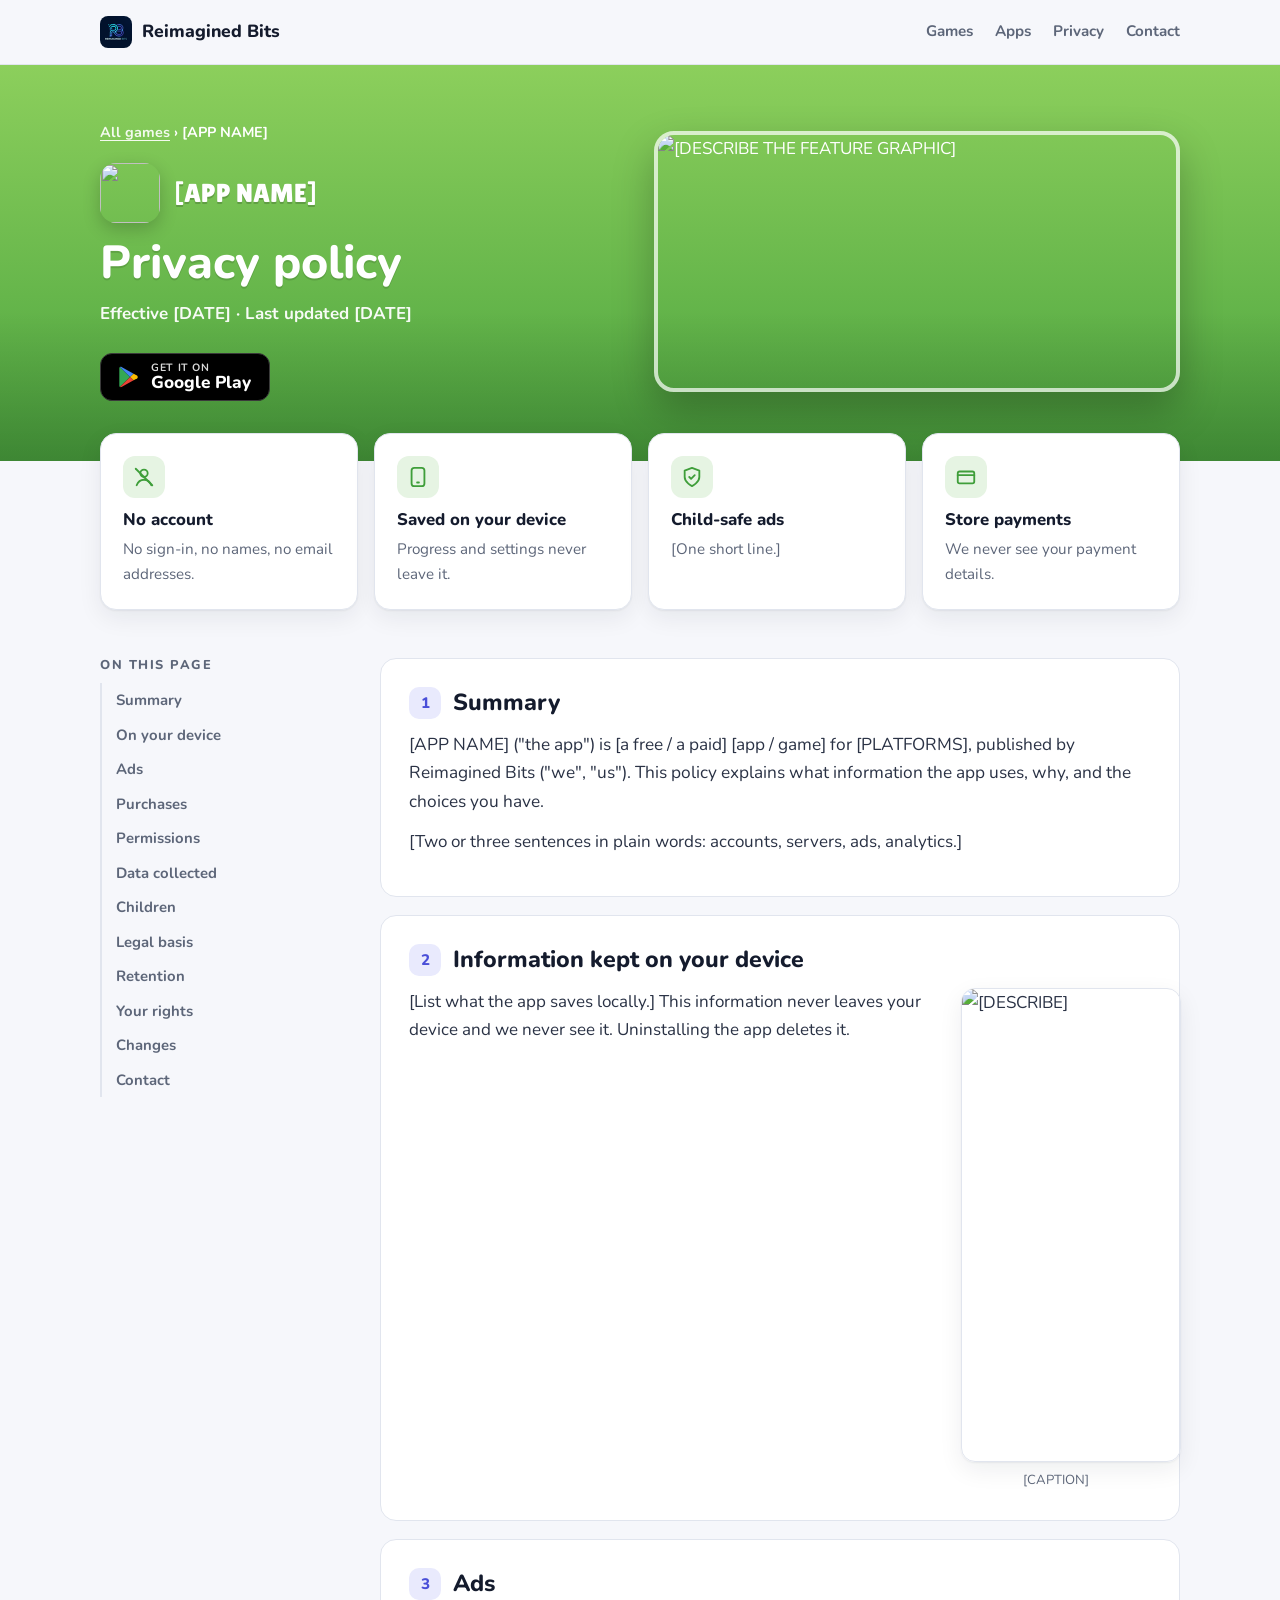
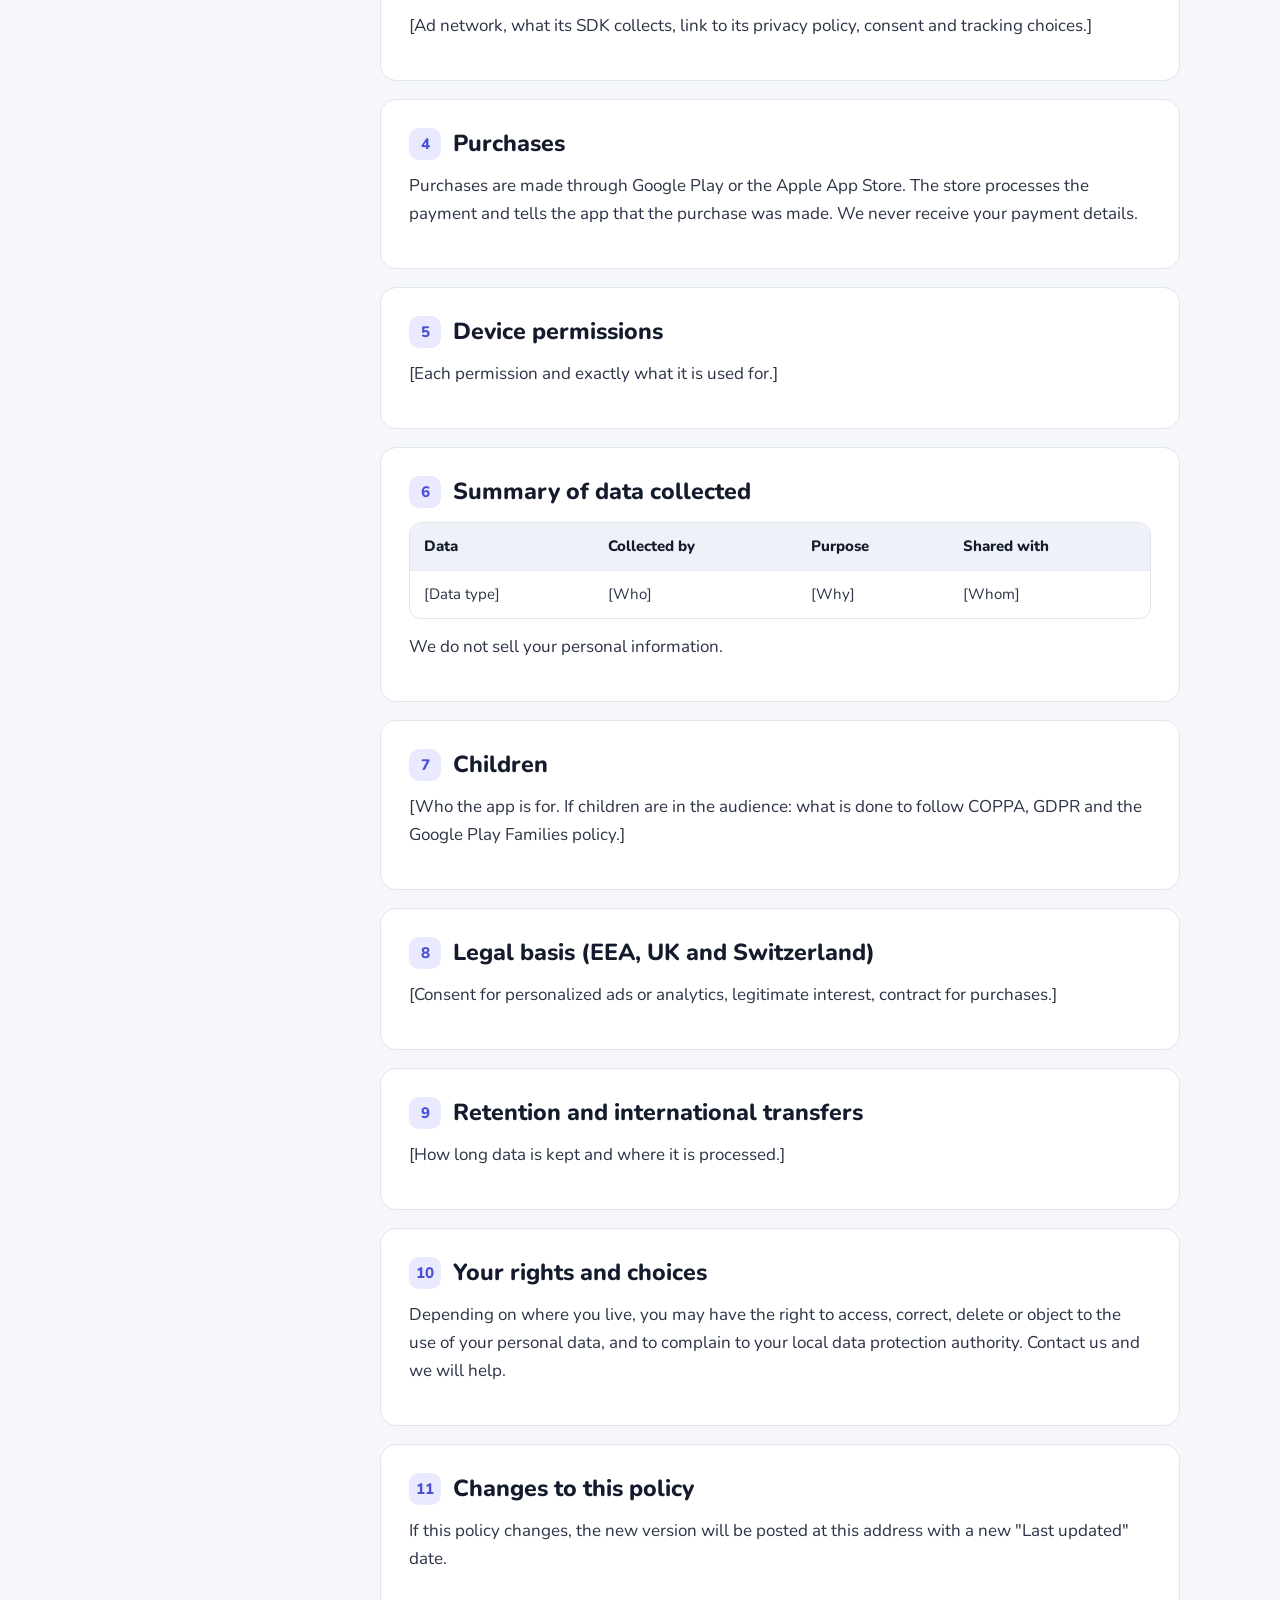
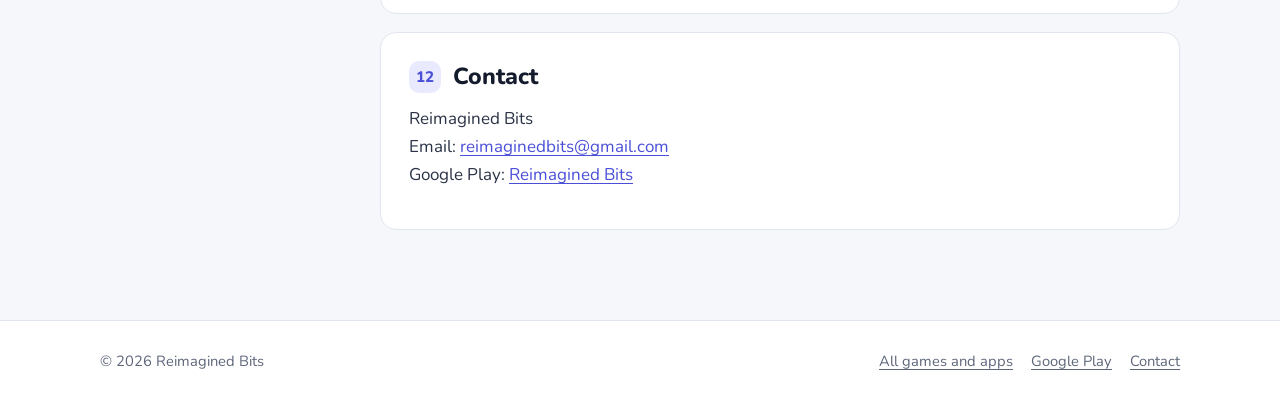
==== commit 971e27e9: "Use the new Reimagined Bits logo on every policy page Co-Authored-By: Claude Opus 5.5 <noreply@anthr" ====
--- a/_template/index.html
+++ b/_template/index.html
@@ -30,7 +30,7 @@
 <header class="site-header">
   <div class="wrap">
     <a class="brand" href="../" aria-label="Reimagined Bits home">
-      <svg viewBox="0 0 32 32" aria-hidden="true"><rect width="32" height="32" rx="9" fill="#4a4fd8"/><rect x="7" y="7" width="8" height="8" rx="2.5" fill="#fff"/><rect x="17" y="7" width="8" height="8" rx="2.5" fill="#f5b301"/><rect x="7" y="17" width="8" height="8" rx="2.5" fill="#f5b301"/><rect x="17" y="17" width="8" height="8" rx="2.5" fill="#fff" opacity=".55"/></svg>
+      <img src="../assets/brand/logo-64.png" alt="" width="32" height="32">
       Reimagined Bits
     </a>
     <nav class="nav" aria-label="Main">
--- a/assets/style.css
+++ b/assets/style.css
@@ -187,7 +187,7 @@
 .policy-index .name img { width: 32px; height: 32px; border-radius: 9px; }
 .policy-index a { font-weight: 700; }
 
-/* Per-app color themes. Put the class on <body> of a policy page, or on an index card. */
+/* Per-app color themes for policy pages. Put the class on the page's <body>; the shared index keeps the default colors. */
 .theme-blue {
   --hero-bg: linear-gradient(180deg, #3d73e3 0%, #1f469d 100%);
   --banner-bg: #3366d5;
@@ -196,6 +196,29 @@
 }
 @media (prefers-color-scheme: dark) {
   .theme-blue { --game: #93b2ff; --game-soft: #1c2747; }
+}
+.theme-purple {
+  --hero-bg: linear-gradient(180deg, #6a3fb0 0%, #33205f 100%);
+  --banner-bg: #3a2468;
+  --game: #7a3fc4;
+  --game-soft: #f0e8fb;
+}
+.theme-teal {
+  --hero-bg: linear-gradient(180deg, #1f6d6a 0%, #0b2a33 100%);
+  --banner-bg: #0f3a3f;
+  --game: #1b7f72;
+  --game-soft: #e1f3ef;
+}
+.theme-slate {
+  --hero-bg: linear-gradient(180deg, #34465f 0%, #1f2d3d 100%);
+  --banner-bg: #1f2d3d;
+  --game: #d4631c;
+  --game-soft: #fcebdf;
+}
+@media (prefers-color-scheme: dark) {
+  .theme-purple { --game: #c6a4ff; --game-soft: #2a1f45; }
+  .theme-teal { --game: #7fd8c6; --game-soft: #14302f; }
+  .theme-slate { --game: #ffa36b; --game-soft: #3a2619; }
 }
 
 /* Policy page */
@@ -260,16 +283,39 @@
 
 .gallery { margin-top: 56px; }
 
-/* Index hero art: two tilted phones on wide screens */
+/* Index hero: brand logo, and a slider of tilted phones that cycles through every game */
 .hero .wrap { display: grid; gap: 32px; align-items: center; }
-.hero-art { display: none; position: relative; height: 380px; }
+.hero-logo { display: block; width: 84px; height: 84px; border-radius: 22px; margin-bottom: 18px; box-shadow: 0 10px 30px rgba(0,0,0,.35); }
+.brand img { width: 32px; height: 32px; border-radius: 8px; flex: none; }
+.hero-art { position: relative; height: 400px; max-width: 420px; width: 100%; justify-self: center; }
 @media (min-width: 900px) {
   .hero .wrap { grid-template-columns: 1.1fr .9fr; }
-  .hero-art { display: block; }
-}
-.hero-art img { position: absolute; width: 180px; border-radius: 22px; border: 5px solid #0d1022; box-shadow: 0 24px 50px rgba(0,0,0,.45); }
-.hero-art img:first-child { right: 170px; top: 30px; transform: rotate(-7deg); }
-.hero-art img:last-child { right: 10px; top: 0; transform: rotate(5deg); }
+  .hero-art { justify-self: end; }
+}
+.hero-art .slide { position: absolute; top: 0; right: 10px; width: 180px; margin: 0; opacity: 0; pointer-events: none;
+  transform: translateX(-120px) rotate(-12deg) scale(.9);
+  transition: transform .8s cubic-bezier(.2,.7,.2,1), opacity .8s ease, right .8s cubic-bezier(.2,.7,.2,1), top .8s cubic-bezier(.2,.7,.2,1); }
+.hero-art .slide img { display: block; width: 100%; aspect-ratio: 9 / 17; object-fit: cover; object-position: top; border-radius: 22px; border: 5px solid #0d1022; box-shadow: 0 24px 50px rgba(0,0,0,.45); }
+.hero-art .slide.is-back { right: 170px; top: 30px; opacity: 1; z-index: 1; transform: rotate(-7deg); }
+.hero-art .slide.is-front { right: 10px; top: 0; opacity: 1; z-index: 2; pointer-events: auto; transform: rotate(5deg); }
+.hero-art .slide.is-out { right: -40px; top: 10px; opacity: 0; z-index: 3; transform: rotate(14deg) scale(.95); }
+.hero-art .slide.is-in { right: 300px; top: 50px; opacity: 0; transform: rotate(-12deg) scale(.9); }
+.hero-art .caption { position: absolute; left: 0; right: 0; bottom: 0; display: flex; align-items: center; justify-content: space-between; gap: 12px; }
+.hero-art .caption a { color: #fff; font-weight: 800; text-decoration: none; }
+.hero-art .caption a span { color: #cdd1ea; font-weight: 700; font-size: .9rem; margin-left: 6px; }
+.hero-art .dots { display: flex; gap: 8px; }
+.hero-art .dots button { width: 10px; height: 10px; padding: 0; border: 0; border-radius: 999px; background: rgba(255,255,255,.35); cursor: pointer; transition: width .3s ease, background .3s ease; }
+.hero-art .dots button[aria-current="true"] { width: 26px; background: var(--accent); }
+@media (max-width: 899px) {
+  .hero-art { height: 360px; max-width: 340px; }
+  .hero-art .slide { width: 150px; }
+  .hero-art .slide.is-back { right: 140px; }
+}
+@media (prefers-reduced-motion: reduce) { .hero-art .slide { transition: opacity .3s ease; } }
+
+/* Brand banner under the index hero */
+.brand-banner { margin-top: -40px; position: relative; z-index: 1; }
+.brand-banner img { display: block; width: 100%; height: auto; aspect-ratio: 1376 / 600; object-fit: cover; border-radius: 24px; box-shadow: 0 20px 50px rgba(20,27,45,.25); }
 
 .gallery .shots { grid-auto-columns: minmax(150px, 220px); }
 
